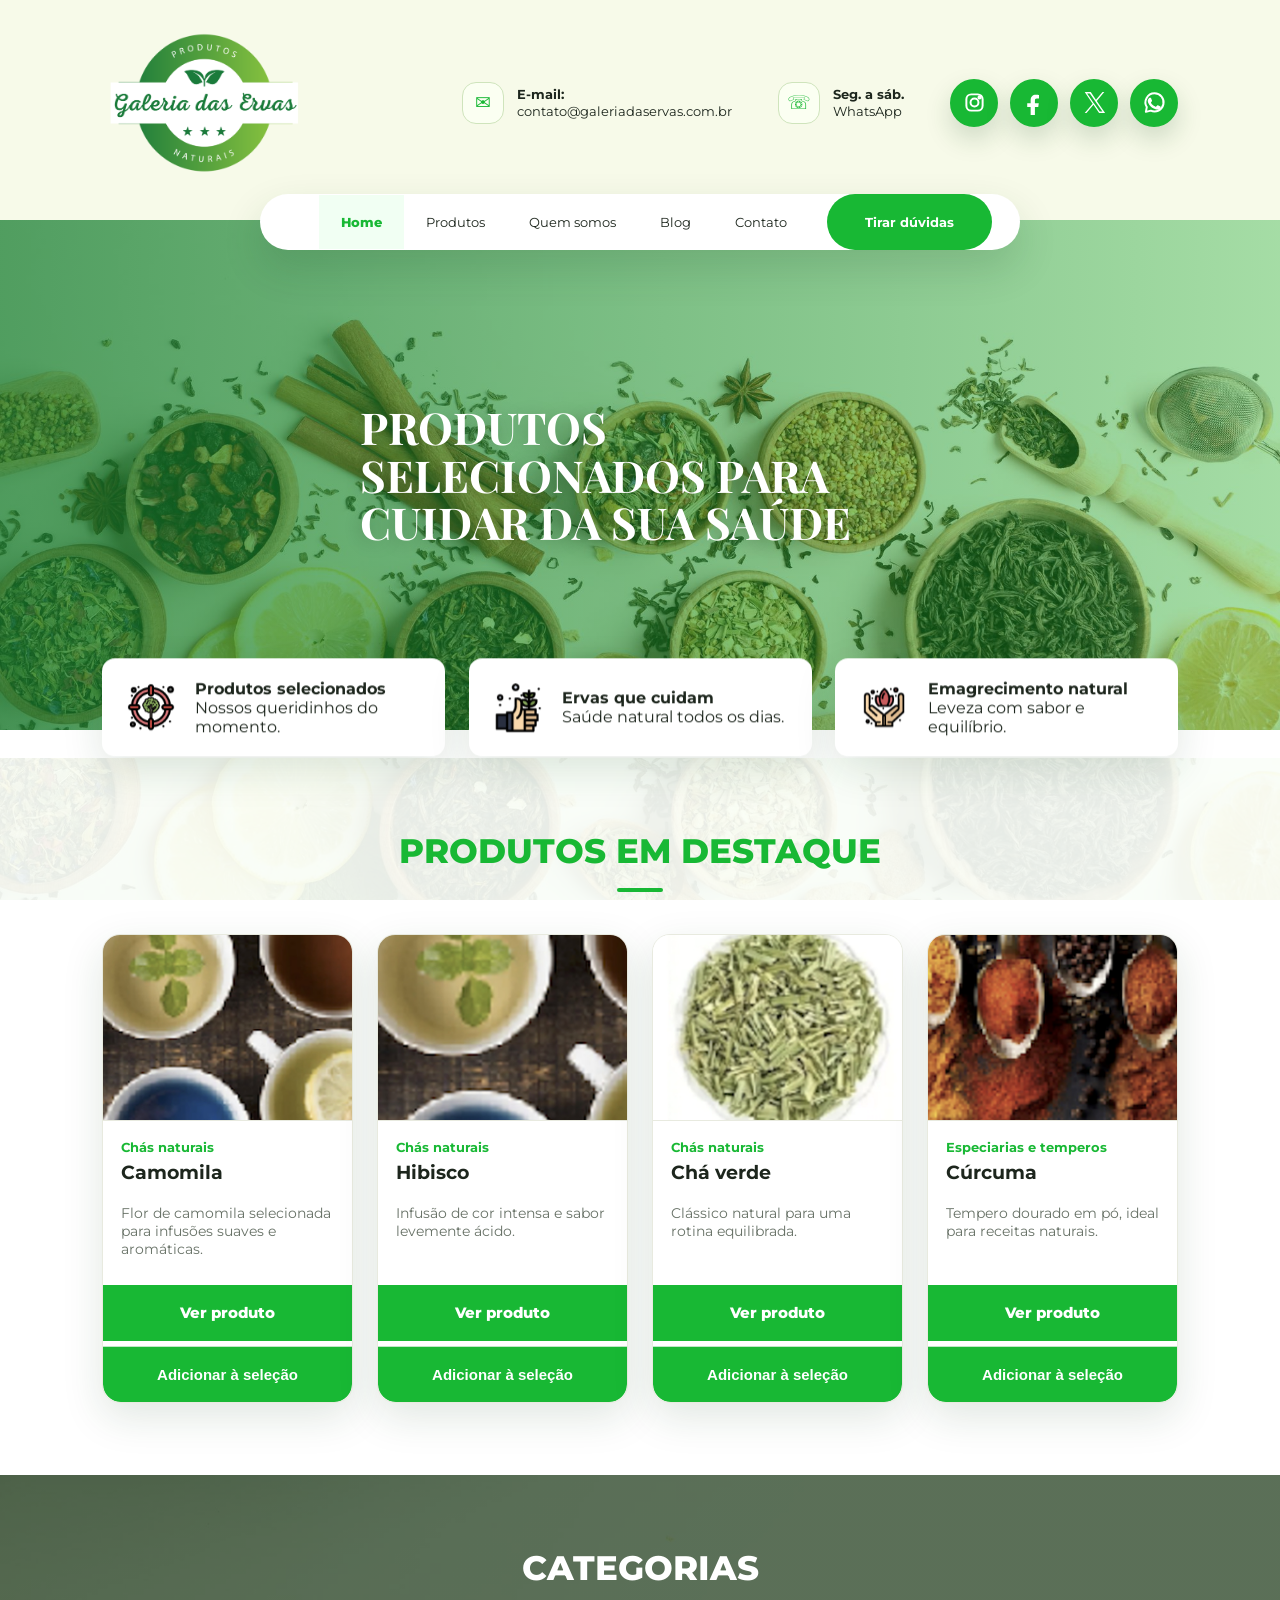
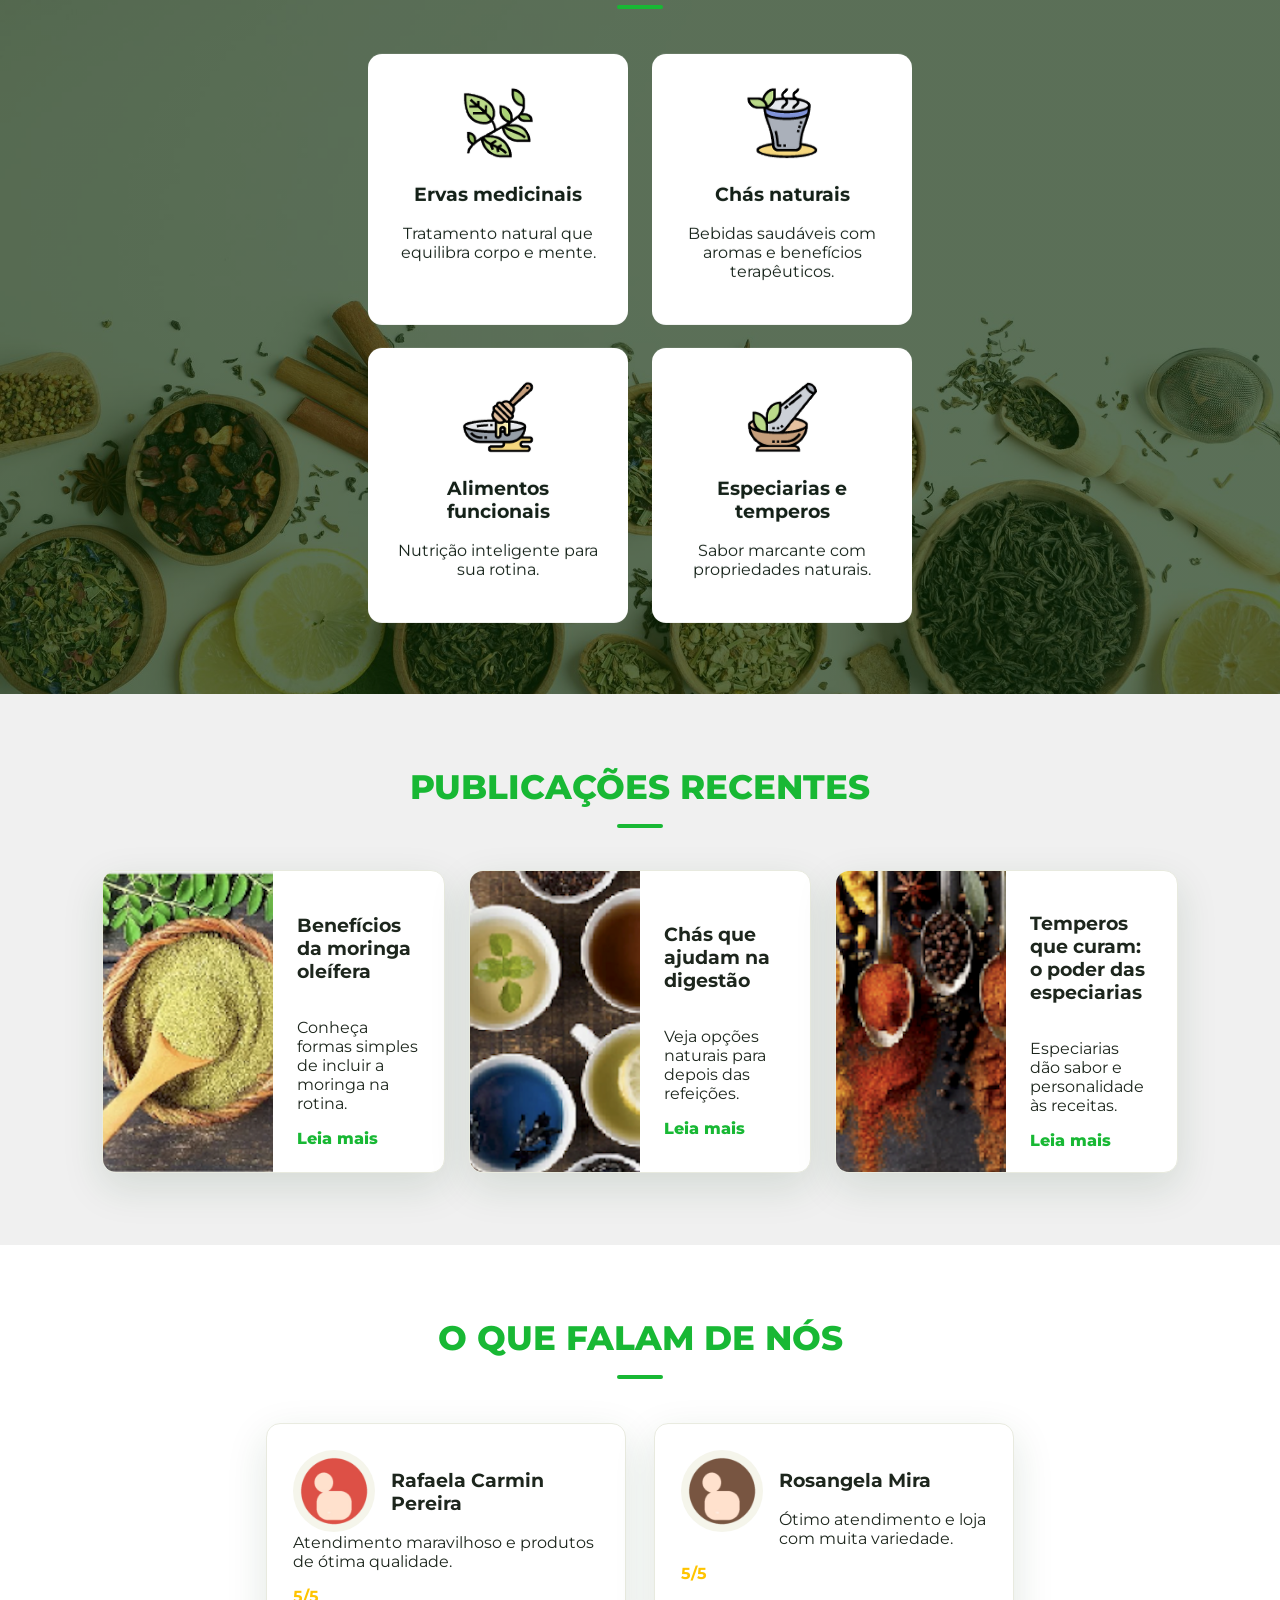
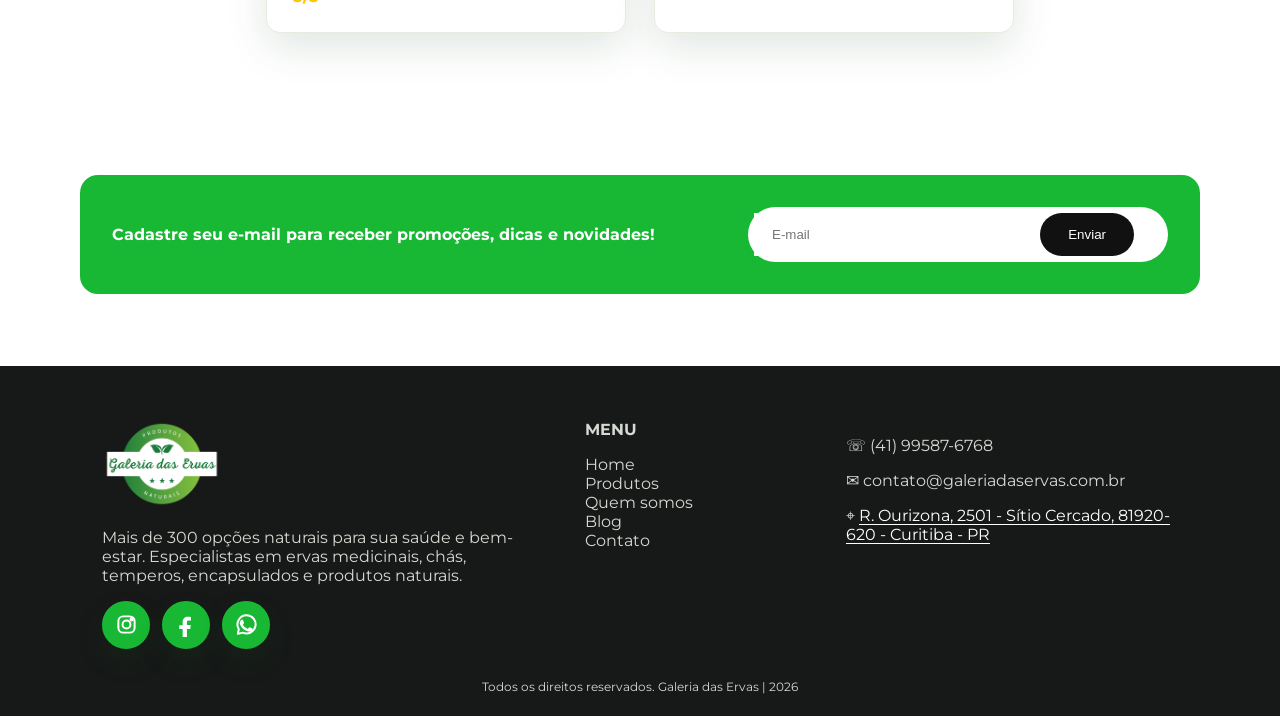
==== index.html @ b91cdd6b "Ajusta transicao do hero e cache do site" ====
<!doctype html><html lang="pt-BR"><head><meta charset="utf-8"><meta name="viewport" content="width=device-width,initial-scale=1"><title>Galeria das Ervas | Produtos naturais</title><meta name="description" content="Produtos naturais, ervas medicinais, chás e alimentos funcionais em Curitiba."><link rel="stylesheet" href="assets/css/style.css?v=20260711-1"></head><body data-page="home"><header class="site-header">
 <div class="top"><div class="container top-inner"><div class="mobile-head"><a href="index.html"><img class="logo js-logo" src="assets/img/site/logo.png" alt="Galeria das Ervas"></a><button class="menu-toggle" type="button" aria-label="Abrir menu" aria-expanded="false"><span></span><span></span><span></span></button></div><a class="desktop-logo" href="index.html"><img class="logo js-logo" src="assets/img/site/logo.png" alt="Galeria das Ervas"></a><div class="quick"><div class="quick-left"><div class="quick-item"><span class="quick-icon">✉</span><p><b>E-mail:</b><br><a class="js-email" href="#">contato@galeriadaservas.com.br</a></p></div><div class="quick-item"><span class="quick-icon">☏</span><p><b>Seg. a sáb.</b><br><a class="js-whats" target="_blank">WhatsApp</a></p></div></div><div class="social"><a class="js-instagram setting-instagram" target="_blank" title="Instagram">IG</a><a class="js-facebook setting-facebook" target="_blank" title="Facebook">FB</a><a class="js-x-twitter setting-x-twitter" target="_blank" title="X">X</a><a class="js-whats setting-whatsapp" target="_blank" title="WhatsApp">WA</a></div></div></div></div>
 <div class="nav-wrap"><nav class="nav"><a href="index.html">Home</a><a href="produtos.html">Produtos</a><a href="sobre.html">Quem somos</a><a href="blog.html">Blog</a><a href="contato.html">Contato</a><a class="cta js-whats" target="_blank">Tirar dúvidas</a></nav></div>
</header>
<section class="hero"><div class="container"><h1>Produtos selecionados para cuidar da sua saúde</h1></div></section>
<div class="container feature-strip">
  <div class="mini"><img class="mini-icon" src="assets/img/icones/produtos-selecionados.png" alt=""><p><b>Produtos selecionados</b>Nossos queridinhos do momento.</p></div>
  <div class="mini"><img class="mini-icon" src="assets/img/icones/ervas-que-cuidam.png" alt=""><p><b>Ervas que cuidam</b>Saúde natural todos os dias.</p></div>
  <div class="mini"><img class="mini-icon" src="assets/img/icones/emagrecimento-natural.png" alt=""><p><b>Emagrecimento natural</b>Leveza com sabor e equilíbrio.</p></div>
</div>
<section class="section pattern"><div class="container"><div class="title"><h2>Produtos em destaque</h2></div><div id="featured" class="grid"></div></div></section>
<section class="section darkband"><div class="container"><div class="title"><h2 style="color:#fff">Categorias</h2></div><div id="categories" class="categories"></div></div></section>
<section class="section" style="background:#f0f0f0"><div class="container"><div class="title"><h2>Publicações recentes</h2></div><div id="posts" class="grid3"></div></div></section>
<section class="section pattern"><div class="container"><div class="title"><h2>O que falam de nós</h2></div><div id="testimonials" class="grid3"></div></div></section><section class="section"><div class="container newsletter"><b>Cadastre seu e-mail para receber promoções, dicas e novidades!</b><form><input type="email" placeholder="E-mail"><button type="button">Enviar</button></form></div></section>
<footer class="footer"><div class="container footer-grid"><div><img class="js-logo" src="assets/img/site/logo.png" alt="Galeria das Ervas"><p>Mais de 300 opções naturais para sua saúde e bem-estar. Especialistas em ervas medicinais, chás, temperos, encapsulados e produtos naturais.</p><div class="footer-social"><a class="js-instagram setting-instagram" target="_blank" title="Instagram">IG</a><a class="js-facebook setting-facebook" target="_blank" title="Facebook">FB</a><a class="js-whats setting-whatsapp" target="_blank" title="WhatsApp">WA</a></div></div><div><b>MENU</b><p><a href="index.html">Home</a><br><a href="produtos.html">Produtos</a><br><a href="sobre.html">Quem somos</a><br><a href="blog.html">Blog</a><br><a href="contato.html">Contato</a></p></div><div class="footer-contact"><p>☏ <a class="js-whats" target="_blank">(41) 99587-6768</a></p><p>✉ <a class="js-email"></a></p><p>⌖ <a class="js-maps map-link" target="_blank"><span class="js-endereco"></span></a></p></div></div><div class="container" style="text-align:center;margin-top:30px;font-size:12px">Todos os direitos reservados. Galeria das Ervas | 2026</div></footer><script src="assets/js/config.js?v=20260711-1"></script><script src="assets/js/fallback-data.js?v=20260711-1"></script><script src="assets/js/site.js?v=20260711-1"></script></body></html>
---- assets/css/style.css ----
@import url('https://fonts.googleapis.com/css2?family=Montserrat:wght@400;600;700;800&family=Playfair+Display:wght@700&display=swap');
:root{--green:#18b834;--dark:#102c1a;--soft:#f7fae9;--muted:#687267;--line:#e8eadf;--shadow:0 14px 40px rgba(20,70,30,.13)}*{box-sizing:border-box}body{margin:0;font-family:Montserrat,Arial,sans-serif;color:#1d261d;background:#fff}a{text-decoration:none;color:inherit}.container{max-width:1120px;margin:auto;padding:0 22px}.top{background:var(--soft);padding:28px 0 42px}.top-inner{display:flex;align-items:center;justify-content:space-between;gap:34px}.logo{width:205px;display:block}.quick{display:flex;gap:46px;align-items:center;font-size:13px}.quick .quick-item{position:relative;display:flex;align-items:center;gap:13px;background:transparent;border-radius:22px;overflow:visible}.quick .quick-icon{position:relative;z-index:1;flex:0 0 auto;width:42px;height:42px;border:1px solid #cfe4bc;border-radius:14px;display:grid;place-items:center;color:var(--green);font-size:19px;background:#fbfff2}.quick p{position:relative;z-index:2;margin:0;line-height:1.3}.social{display:flex!important;gap:9px;align-items:center}.social a{width:22px;height:22px;border-radius:6px;display:grid;place-items:center;background:#fff;color:var(--green);font-size:11px;font-weight:800;box-shadow:0 4px 12px rgba(20,70,30,.08);margin:0}.nav-wrap{height:0;position:relative;z-index:5}.nav{max-width:760px;margin:auto;transform:translateY(-26px);background:#fff;border-radius:999px;box-shadow:0 18px 40px rgba(20,70,30,.16);display:flex;justify-content:center;align-items:center;padding:0 0 0 30px;overflow:hidden}.nav a{font-size:13px;padding:19px 22px;transition:.2s}.nav a:hover{color:var(--green)}.nav .cta{background:var(--green);color:#fff!important;padding:20px 38px;border-radius:999px;font-weight:700;margin-left:18px}.hero{min-height:510px;background-size:cover;background-position:center bottom;display:flex;align-items:center;color:white}.hero h1{font-family:'Playfair Display',serif;font-size:44px;line-height:1.08;max-width:560px;text-transform:uppercase;text-shadow:0 3px 18px rgba(0,0,0,.22)}.feature-strip{margin-top:-42px;position:relative;z-index:2;display:grid;grid-template-columns:repeat(3,1fr);gap:24px}.mini{background:#fff;border-radius:13px;box-shadow:var(--shadow);padding:20px;display:flex;gap:15px;align-items:center;overflow:hidden;position:relative}.mini span{position:relative;z-index:1;flex:0 0 auto}.mini p{position:relative;z-index:2;margin:0}.mini b{display:block}.section{padding:72px 0}.pattern{background:#fff url('../img/site/hero-ervas.png') center/cover fixed;position:relative}.pattern:before{content:"";position:absolute;inset:0;background:rgba(255,255,255,.9)}.pattern>*{position:relative}.title{text-align:center;margin-bottom:42px}.title h2{color:var(--green);font-size:34px;margin:0;text-transform:uppercase;font-weight:800}.title:after{content:'';display:block;background:var(--green);width:46px;height:4px;line-height:0;border-radius:999px;margin:16px auto 0}.grid{display:grid;grid-template-columns:repeat(4,1fr);gap:24px}.grid3{display:grid;grid-template-columns:repeat(3,1fr);gap:24px}.card{background:#fff;border:1px solid var(--line);border-radius:14px;box-shadow:var(--shadow);overflow:hidden}.product-card{display:flex;flex-direction:column}.product-card img{height:210px;width:100%;object-fit:contain;background:#fff;padding:14px}.product-card div{padding:18px;min-height:130px}.product-card small{color:var(--green);font-weight:700}.product-card h3{margin:6px 0}.product-card p{color:var(--muted);font-size:14px}.btn{display:inline-block;background:var(--green);color:#fff;border:0;border-radius:30px;padding:14px 24px;font-weight:800;cursor:pointer}.btn.small{border-radius:0;text-align:center}.darkband{background:linear-gradient(rgba(0,0,0,.58),rgba(0,0,0,.58)),url('https://images.unsplash.com/photo-1596040033229-a9821ebd058d?auto=format&fit=crop&w=1600&q=70') center/cover;color:#fff}.categories{display:grid;grid-template-columns:repeat(2,260px);gap:24px;justify-content:center}.category{background:#fff;color:#142118;border-radius:14px;padding:28px;text-align:center}.category span{font-size:40px}.post-card{display:grid;grid-template-columns:150px 1fr}.post-card img{width:150px;height:150px;object-fit:cover}.post-card div{padding:18px}.post-card a{color:var(--green);font-weight:800}.testimonial{padding:26px}.testimonial img{width:82px;height:82px;object-fit:cover;border-radius:50%;float:left;margin-right:16px}.testimonial strong{color:#ffc400}.newsletter{background:var(--green);border-radius:18px;padding:32px;color:#fff;display:flex;justify-content:space-between;gap:24px;align-items:center}.newsletter form{background:#fff;border-radius:40px;padding:6px;display:flex;min-width:420px}.newsletter input{border:0;outline:0;flex:1;padding:0 18px}.newsletter button{background:#111;color:#fff;border:0;border-radius:28px;padding:14px 28px}.footer{background:#171918;color:#d4d9d2;padding:54px 0 22px}.footer-grid{display:grid;grid-template-columns:2fr 1fr 1.5fr;gap:40px}.footer img{width:120px}.page-hero{background:var(--soft);padding:78px 0 52px;text-align:center}.page-hero h1{font-size:42px;color:var(--green);margin:0}.filters{text-align:center;margin-bottom:28px}.filters button{border:1px solid var(--line);background:#fff;border-radius:30px;padding:12px 18px;margin:5px;cursor:pointer}.filters .active{background:var(--green);color:#fff}.product-detail{display:grid;grid-template-columns:1fr 1fr;gap:44px;align-items:center}.product-detail img,.article-cover{width:100%;border-radius:18px;box-shadow:var(--shadow)}.pill{display:inline-block;background:#eaffed;color:var(--green);padding:8px 14px;border-radius:20px;font-weight:800}.lead{font-size:19px;color:var(--muted)}.article-body{font-size:18px;line-height:1.75}.contact-grid{display:grid;grid-template-columns:1fr 1fr;gap:30px}.form input,.form textarea{width:100%;padding:15px;border:1px solid var(--line);border-radius:10px;margin-bottom:12px}.admin-body{background:#f4f6f0}.admin{display:grid;grid-template-columns:240px 1fr;min-height:100vh}.admin aside{background:#142118;color:#fff;padding:24px}.admin aside button,.admin aside a{display:block;width:100%;text-align:left;background:transparent;color:#fff;border:0;padding:13px;border-radius:8px;cursor:pointer}.admin aside button.active{background:var(--green)}.admin main{padding:26px}.admin-panel{background:#fff;border-radius:16px;padding:22px;box-shadow:var(--shadow)}.admin-list{display:grid;gap:10px;margin-top:20px}.admin-item{display:flex;justify-content:space-between;align-items:center;border:1px solid var(--line);border-radius:10px;padding:12px}.admin-form{display:grid;grid-template-columns:1fr 1fr;gap:12px}.admin-form textarea,.admin-form .full{grid-column:1/-1}.admin-form input,.admin-form textarea,.admin-form select{padding:12px;border:1px solid var(--line);border-radius:8px}.notice{background:#fff7d7;border:1px solid #f2db8a;padding:14px;border-radius:12px;margin-bottom:16px}@media(max-width:850px){.top-inner,.quick,.newsletter,.footer-grid,.contact-grid,.product-detail{display:block}.quick{margin-top:15px}.nav{border-radius:0;transform:none;max-width:none;overflow:auto;justify-content:flex-start}.nav-wrap{height:auto}.hero{min-height:380px}.hero h1{font-size:32px}.feature-strip,.grid,.grid3,.categories{grid-template-columns:1fr}.newsletter form{min-width:0}.admin{grid-template-columns:1fr}.admin-form{grid-template-columns:1fr}}

@media(max-width:850px){.top{padding:20px 0}.top-inner{text-align:center}.logo{margin:auto;width:180px}.quick .quick-item{justify-content:center;margin:14px 0}.social{justify-content:center!important;margin-top:12px}.nav{margin:0 -22px;box-shadow:none}.nav .cta{white-space:nowrap}.hero{background-position:center bottom}}

/* Ajustes finos solicitados */
.nav a.active,
body[data-page="home"] .nav a[href="index.html"],
body[data-page="produtos"] .nav a[href="produtos.html"],
body[data-page="produto"] .nav a[href="produtos.html"],
body[data-page="sobre"] .nav a[href="sobre.html"],
body[data-page="blog"] .nav a[href="blog.html"],
body[data-page="artigo"] .nav a[href="blog.html"],
body[data-page="contato"] .nav a[href="contato.html"]{color:var(--green);font-weight:800;background:#f1fff3}
.nav a.cta.active{background:var(--green);color:#fff!important}
.post-card{grid-template-columns:170px 1fr;align-items:stretch;min-height:210px}
.post-card img{width:170px;height:100%;min-height:210px;object-fit:cover;display:block}
.post-card div{display:flex;flex-direction:column;justify-content:center;padding:22px 24px}
#testimonials{display:flex;justify-content:center;gap:28px;flex-wrap:wrap}
#testimonials .testimonial{width:min(100%,360px)}
.reveal{opacity:0;transform:translateY(22px);animation:fadeUp .8s ease forwards}.reveal.delay-1{animation-delay:.08s}.reveal.delay-2{animation-delay:.16s}.reveal.delay-3{animation-delay:.24s}.reveal-bounce{opacity:0;transform:scale(.94) translateY(18px);animation:softBounce .85s cubic-bezier(.2,.9,.2,1.15) forwards}.reveal-bounce.delay-1{animation-delay:.08s}.reveal-bounce.delay-2{animation-delay:.16s}.reveal-bounce.delay-3{animation-delay:.24s}
@keyframes fadeUp{to{opacity:1;transform:translateY(0)}}
@keyframes softBounce{65%{opacity:1;transform:scale(1.02) translateY(0)}100%{opacity:1;transform:scale(1) translateY(0)}}
@media(max-width:850px){.post-card{grid-template-columns:120px 1fr;min-height:180px}.post-card img{width:120px;min-height:180px}.post-card div{padding:16px}#testimonials{display:grid;grid-template-columns:1fr}}


/* v4 - refinamentos de padrão dos cards, sobre e animações no scroll */
.card,.category,.mini,.newsletter,.about-card,.about-photo{transition:transform .45s ease, box-shadow .45s ease}
.card:hover,.category:hover,.mini:hover,.about-card:hover{transform:translateY(-5px);box-shadow:0 20px 48px rgba(20,70,30,.17)}
.product-card{height:100%;display:flex;flex-direction:column;border-radius:18px;overflow:hidden}
.product-card div{flex:1;display:flex;flex-direction:column;justify-content:flex-start;min-height:150px}
.product-card .btn.small{display:block;margin-top:auto;width:100%;border-radius:0 0 18px 18px;padding:18px 14px;line-height:1.15;background:#53b947;color:#fff;text-align:center;min-height:58px}
.product-card .btn.small:hover{background:var(--green)}
.grid>.product-card{align-self:stretch}

.about-intro{display:grid;grid-template-columns:1fr 1.1fr;gap:38px;align-items:center}
.about-photo{min-height:390px;border-radius:28px;background:linear-gradient(120deg,rgba(24,184,52,.18),rgba(255,255,255,.45)),url('../img/site/hero-ervas.png') center bottom/cover;box-shadow:var(--shadow);position:relative;overflow:hidden}
.about-photo:after{content:'Produtos naturais selecionados';position:absolute;left:28px;bottom:28px;background:#fff;color:var(--green);font-weight:800;padding:14px 20px;border-radius:999px;box-shadow:var(--shadow)}
.about-stack{display:grid;gap:18px}
.about-card{background:#fff;border:1px solid var(--line);border-radius:22px;padding:26px 28px;box-shadow:var(--shadow);position:relative;overflow:hidden}
.about-card:before{content:'';position:absolute;right:-34px;top:-34px;width:115px;height:115px;border-radius:50%;background:rgba(24,184,52,.08)}
.about-card .about-icon{width:48px;height:48px;border-radius:16px;background:#eaffed;color:var(--green);display:grid;place-items:center;font-size:24px;margin-bottom:12px}
.about-card h2{margin:0 0 8px;color:var(--green);font-size:24px}
.about-card p{margin:0;color:var(--muted);line-height:1.65}
.about-values{margin-top:34px;display:grid;grid-template-columns:repeat(3,1fr);gap:20px}
.about-value{background:#f8fbef;border-radius:18px;padding:22px;text-align:center;border:1px solid var(--line)}
.about-value b{display:block;color:var(--dark);font-size:18px;margin-bottom:8px}

.scroll-reveal{opacity:0;transform:translateY(46px) scale(.985);transition:opacity 1.15s ease, transform 1.15s cubic-bezier(.2,.75,.25,1)}
.scroll-reveal.in-view{opacity:1;transform:translateY(0) scale(1)}
.scroll-reveal.bounce.in-view{animation:scrollSoftBounce 1.25s cubic-bezier(.2,.85,.22,1.08) both}
@keyframes scrollSoftBounce{0%{opacity:0;transform:translateY(52px) scale(.96)}68%{opacity:1;transform:translateY(-7px) scale(1.012)}100%{opacity:1;transform:translateY(0) scale(1)}}
.float-on-scroll{will-change:transform;transition:transform .18s linear}
.reveal,.reveal-bounce{animation:none!important;opacity:1;transform:none}

@media(max-width:850px){.about-intro,.about-values{grid-template-columns:1fr}.about-photo{min-height:290px}.product-card .btn.small{min-height:54px}.about-card{padding:22px}}

/* v5 - animações suaves, sem travar grids, e imagens padronizadas */
.product-card img{
  width:100%;
  aspect-ratio:16/9;
  height:auto;
  object-fit:cover;
  object-position:center;
  background:#fff;
  padding:0;
  display:block;
}
.product-card{min-height:100%;transform:none!important;}
.product-card:hover{transform:none!important;box-shadow:0 18px 46px rgba(20,70,30,.14)}
.product-card div{min-height:170px;}
.product-card .btn.small{background:var(--green);min-height:64px;display:flex;align-items:center;justify-content:center;}
.product-fade{opacity:0;transform:none!important;transition:opacity 1.05s ease, box-shadow .35s ease!important;}
.product-fade.in-view{opacity:1;transform:none!important;}
.group-rise{opacity:0;transform:translateY(34px);transition:opacity 1.05s ease, transform 1.05s cubic-bezier(.2,.75,.25,1)!important;}
.group-rise.in-view{opacity:1;transform:translateY(var(--float-y,0));}
.scroll-reveal{opacity:0;transform:translateY(38px);transition:opacity 1.25s ease, transform 1.25s cubic-bezier(.2,.75,.25,1)!important;}
.scroll-reveal.in-view{opacity:1;transform:translateY(var(--float-y,0));}
.scroll-reveal.bounce.in-view{animation:none!important;}
.mini,.category,.about-photo,.about-card,.testimonial{will-change:transform;}
.categories .category,.feature-strip .mini{transition-delay:0ms!important;}
@media(max-width:850px){.product-card img{aspect-ratio:16/9}.product-card div{min-height:auto}}

/* Correção v6: imagens locais e padronizadas */
.product-card img{width:100%;aspect-ratio:16/9;height:auto;object-fit:cover;display:block;background:#f7f9f2;}
.post-card img{height:100%;min-height:220px;object-fit:cover;background:#f7f9f2;}
.product-detail img,.article-cover{object-fit:cover;background:#f7f9f2;}

/* v7 - ajustes finais: imagens reais/representativas, fade lento e lista de interesse */
.product-image-link{display:block;overflow:hidden;background:#f7f9f2}
.product-card img{width:100%!important;aspect-ratio:16/9!important;height:auto!important;object-fit:cover!important;display:block;background:#f7f9f2;padding:0!important;transition:transform .7s ease}
.product-card:hover img{transform:scale(1.035)}
.product-card div{min-height:160px}
.product-actions{display:grid!important;grid-template-columns:1fr;gap:0;padding:0!important;min-height:unset!important;margin-top:auto}
.product-card .btn.small,.product-actions .btn.small{width:100%;border-radius:0;padding:16px 14px;min-height:56px;display:flex;align-items:center;justify-content:center;font-size:15px}
.btn.outline{background:#f1faef;color:var(--green);border:1px solid #bde8c4}
.btn.outline:hover,.btn.outline.added{background:#e6f7e9;color:#0e9729}
.product-actions .btn.outline{border-radius:0 0 18px 18px;border-left:0;border-right:0;border-bottom:0}
.product-fade{opacity:0!important;transform:none!important;transition:opacity 2.35s ease, box-shadow .45s ease!important}
.product-fade.in-view{opacity:1!important;transform:none!important}
.group-rise{opacity:0;transform:translateY(26px);transition:opacity 1.6s ease, transform 1.6s cubic-bezier(.2,.75,.25,1)!important}
.group-rise.in-view{opacity:1;transform:translateY(var(--float-y,0))}
.scroll-reveal{transition:opacity 1.7s ease, transform 1.7s cubic-bezier(.2,.75,.25,1)!important}
.detail-actions{display:flex;gap:12px;flex-wrap:wrap;margin-top:22px}
.interest-box{position:fixed;right:22px;bottom:22px;z-index:80;max-width:360px;font-family:Montserrat,Arial,sans-serif;display:none}
.interest-box.open{display:block}.interest-toggle{width:100%;border:0;background:var(--green);color:#fff;border-radius:999px;padding:14px 20px;font-weight:800;box-shadow:0 16px 42px rgba(20,70,30,.24);cursor:pointer}.interest-toggle strong{display:inline-grid;place-items:center;margin-left:8px;background:#fff;color:var(--green);width:25px;height:25px;border-radius:50%}.interest-panel{display:none;margin-top:10px;background:#fff;border:1px solid var(--line);border-radius:18px;box-shadow:var(--shadow);padding:16px}.interest-box.expanded .interest-panel{display:block}.interest-note{font-size:12px;color:var(--muted);margin:0 0 12px}.interest-panel ul{padding:0;margin:0 0 14px;list-style:none;display:grid;gap:8px}.interest-panel li{display:flex;justify-content:space-between;gap:12px;align-items:center;background:#f7fae9;border-radius:10px;padding:9px 10px;font-weight:700}.interest-panel li button{border:0;background:#fff;color:#d33;border-radius:50%;width:24px;height:24px;cursor:pointer;font-weight:900}.interest-panel .btn{display:block;text-align:center;border-radius:30px}
@media(max-width:850px){.interest-box{left:14px;right:14px;bottom:14px;max-width:none}.detail-actions{display:grid}.product-card div{min-height:auto}}


/* v8 - fotos reais, ícones originais do layout e fade mais perceptível */
.mini span{display:none}
.mini-icon{width:58px;height:58px;object-fit:contain;flex:0 0 auto;display:block}
.category span{display:none}
.category-icon{width:82px;height:82px;object-fit:contain;margin:0 auto 10px;display:block}
.darkband{background:linear-gradient(rgba(0,0,0,.55),rgba(0,0,0,.55)),url('../img/site/fundo-ervas-real.png') center/cover;color:#fff}
.product-card img{aspect-ratio:16/10!important;object-fit:cover!important;background:#f6f8ef!important}
.product-card:hover img{transform:scale(1.025)}
.product-fade{opacity:0!important;transition:opacity 3.4s ease, box-shadow .45s ease!important}
.product-fade.in-view{opacity:1!important}
.group-rise{transition:opacity 1.9s ease, transform 1.9s cubic-bezier(.2,.75,.25,1)!important}
.post-card img{object-fit:cover!important}
@media(max-width:850px){.mini-icon{width:50px;height:50px}.category-icon{width:70px;height:70px}}

/* v9 - refinamento de imagens, produtos e artigo */
.product-image-link{display:block;aspect-ratio:4/3;overflow:hidden;background:#f7f9f2;border-bottom:1px solid var(--line)}
.product-card img{width:100%!important;height:100%!important;min-height:0!important;object-fit:cover!important;padding:0!important;background:#f7f9f2;display:block;image-rendering:auto;transform:scale(1.01);transition:transform .9s ease, filter .9s ease;filter:saturate(1.04) contrast(1.02)}
.product-card:hover img{transform:scale(1.045)}
.product-card>div:not(.product-actions){min-height:155px}
.product-detail>img{max-height:430px;object-fit:cover;object-position:center;border-radius:24px}
.article-shell{max-width:900px;margin:0 auto}
.article-cover{display:block;width:100%;height:320px!important;max-height:320px!important;object-fit:cover!important;object-position:center;border-radius:24px;margin-bottom:34px;box-shadow:var(--shadow)}
.article-body{max-width:820px;margin:0 auto;color:#263326}
.article-body p{margin:0 0 22px}.article-body h2{margin:38px 0 14px;color:var(--green);font-size:28px;line-height:1.2}.article-body ul{padding-left:22px;margin:0 0 24px}.article-body li{margin:9px 0;line-height:1.65}.article-body .article-callout{background:#f3faed;border-left:5px solid var(--green);border-radius:14px;padding:20px 22px;margin:30px 0;color:#24402a;font-weight:600}.article-body .article-note{font-size:15px;color:var(--muted);border-top:1px solid var(--line);padding-top:18px;margin-top:34px}
@media(max-width:850px){.article-cover{height:220px!important;max-height:220px!important;border-radius:18px}.article-body h2{font-size:24px}.product-card>div:not(.product-actions){min-height:auto}}
#article{max-width:960px}
#article h1{font-size:42px;line-height:1.12;color:var(--dark);margin:0 0 14px;text-align:left}
#article .lead{max-width:720px;margin-bottom:30px}

/* v10 - cabeçalho mobile refinado com menu sanduíche */
.mobile-head{display:none}
.desktop-logo{display:block;flex:0 0 auto}
.quick-left{display:flex;gap:46px;align-items:center}
.menu-toggle{display:none;border:0;background:var(--green);width:48px;height:48px;border-radius:14px;box-shadow:0 12px 28px rgba(20,70,30,.18);align-items:center;justify-content:center;flex-direction:column;gap:5px;cursor:pointer}
.menu-toggle span{display:block;width:22px;height:2px;background:#fff;border-radius:4px;transition:transform .25s ease,opacity .25s ease}
.menu-toggle.is-open span:nth-child(1){transform:translateY(7px) rotate(45deg)}
.menu-toggle.is-open span:nth-child(2){opacity:0}
.menu-toggle.is-open span:nth-child(3){transform:translateY(-7px) rotate(-45deg)}

@media(max-width:850px){
  .site-header .top{padding:16px 0 18px}
  .site-header .top-inner{display:block;text-align:initial}
  .desktop-logo{display:none}
  .mobile-head{display:flex;align-items:center;justify-content:space-between;gap:16px;margin-bottom:14px}
  .mobile-head .logo{width:150px;margin:0}
  .menu-toggle{display:flex}
  .quick{display:grid!important;grid-template-columns:1fr auto;align-items:start;gap:14px;margin-top:0;font-size:12px}
  .quick-left{display:grid;gap:9px;align-items:start}
  .quick .quick-item{justify-content:flex-start;margin:0;gap:9px;min-width:0}
  .quick .quick-icon{width:34px;height:34px;border-radius:12px;font-size:15px}
  .quick p{font-size:11.5px;line-height:1.25;word-break:break-word}
  .social{display:grid!important;grid-template-columns:1fr;gap:7px;justify-content:end!important;align-items:end;margin:0!important}
  .social a{width:30px;height:30px;border-radius:9px;font-size:10px}
  .nav-wrap{height:auto;position:relative;z-index:10;background:var(--soft)}
  .nav{display:none;margin:0 18px 14px;transform:none;max-width:none;border-radius:22px;padding:10px;background:#fff;box-shadow:0 18px 38px rgba(20,70,30,.14);overflow:hidden;flex-direction:column;align-items:stretch;justify-content:flex-start}
  body.menu-open .nav{display:flex;animation:mobileMenuIn .28s ease both}
  .nav a{display:block;width:100%;padding:14px 16px;border-radius:14px;font-size:14px;text-align:left}
  .nav a.active,
  body[data-page="home"] .nav a[href="index.html"],
  body[data-page="produtos"] .nav a[href="produtos.html"],
  body[data-page="produto"] .nav a[href="produtos.html"],
  body[data-page="sobre"] .nav a[href="sobre.html"],
  body[data-page="blog"] .nav a[href="blog.html"],
  body[data-page="artigo"] .nav a[href="blog.html"],
  body[data-page="contato"] .nav a[href="contato.html"]{background:#effdf1}
  .nav .cta{margin:8px 0 0;padding:15px 18px;text-align:center;border-radius:18px;background:var(--green);color:#fff!important}
  .hero{margin-top:0}
}
@keyframes mobileMenuIn{from{opacity:0;transform:translateY(-8px)}to{opacity:1;transform:translateY(0)}}


/* v11 - mobile compacto: somente logo + menu no topo */
.mobile-menu-info{display:none}
@media(max-width:850px){
  .site-header .top{padding:10px 0;background:var(--soft)}
  .site-header .top-inner{display:block;text-align:initial}
  .mobile-head{display:flex!important;justify-content:flex-start;align-items:center;gap:18px;margin:0 auto;min-height:76px;width:max-content;max-width:100%}
  .mobile-head .logo{width:200px;margin:0}
  .menu-toggle{display:flex;width:58px;height:58px;border-radius:18px}
  .desktop-logo{display:none!important}
  .quick{display:none!important}
  .nav-wrap{background:var(--soft);height:auto;position:relative;z-index:50}
  .nav{display:none;margin:0 14px 14px;transform:none;max-width:none;border-radius:22px;padding:12px;background:#fff;box-shadow:0 18px 38px rgba(20,70,30,.14);overflow:hidden;flex-direction:column;align-items:stretch;justify-content:flex-start}
  body.menu-open .nav{display:flex;animation:mobileMenuIn .28s ease both}
  .nav a{display:block;width:100%;padding:14px 16px;border-radius:14px;font-size:14px;text-align:left}
  .nav a.active,
  body[data-page="home"] .nav a[href="index.html"],
  body[data-page="produtos"] .nav a[href="produtos.html"],
  body[data-page="produto"] .nav a[href="produtos.html"],
  body[data-page="sobre"] .nav a[href="sobre.html"],
  body[data-page="blog"] .nav a[href="blog.html"],
  body[data-page="artigo"] .nav a[href="blog.html"],
  body[data-page="contato"] .nav a[href="contato.html"]{background:#effdf1;color:var(--green);font-weight:800}
  .nav .cta{display:none!important}
  .mobile-menu-info{display:grid;gap:8px;border-top:1px solid var(--line);margin-top:10px;padding:12px 4px 4px;color:var(--muted);font-size:13px}
  .mobile-menu-info a,.mobile-menu-info span{display:block;padding:10px 12px;border-radius:12px;background:#f8fbf1;color:#32402f;font-weight:600}
  .mobile-menu-info .mobile-wa{background:var(--green);color:#fff!important;text-align:center;font-weight:800}
  .hero{margin-top:0}
}

/* v12 - ajustes mobile, newsletter, produtos e contato */
.footer-social{display:flex;gap:10px;align-items:center;margin-top:14px;flex-wrap:wrap}
.footer-social a{width:36px;height:36px;border-radius:50%;display:grid;place-items:center;background:#fff;color:var(--green);font-weight:900;font-size:13px;box-shadow:0 8px 22px rgba(0,0,0,.12)}
.footer-contact a.map-link{color:#fff;text-decoration:underline;text-underline-offset:3px}
.contact-actions{display:grid;gap:14px;margin-top:24px;max-width:520px}
.contact-actions .btn{display:block;text-align:center;border-radius:18px;padding:16px 20px}
.contact-info-card{background:#fff;border:1px solid var(--line);border-radius:20px;box-shadow:var(--shadow);padding:28px}
.contact-info-card p{font-size:17px;color:var(--muted);line-height:1.55}
.contact-map-preview{min-height:280px;border-radius:20px;position:relative;overflow:hidden;display:grid;place-items:center;color:#fff;text-align:center;padding:28px;box-shadow:var(--shadow);background:#eaf4e5}
.contact-map-preview iframe{position:absolute;inset:0;width:100%;height:100%;border:0;filter:saturate(.9) contrast(.98)}
.contact-map-preview:before{content:"";position:absolute;inset:0;background:linear-gradient(90deg,rgba(20,130,43,.84),rgba(20,130,43,.38));z-index:1;pointer-events:none}
.contact-map-preview>div{position:relative;z-index:2;max-width:470px;text-shadow:0 2px 16px rgba(0,0,0,.18)}
.contact-map-preview h3{font-size:28px;margin:0 0 8px}.contact-map-preview p{max-width:430px;margin:0 auto 18px}
.newsletter-msg{grid-column:1/-1;margin:4px 14px 0;color:#fff;font-size:13px;font-weight:800}.newsletter-msg.error{color:#ffe0d9}.newsletter button:disabled{opacity:.7;cursor:wait}
@media(max-width:850px){
  .newsletter{display:block!important;padding:26px 20px;border-radius:24px;text-align:left;overflow:hidden}
  .newsletter b{display:block;font-size:22px;line-height:1.15;margin-bottom:18px}
  .newsletter form{display:grid!important;grid-template-columns:1fr;gap:10px;min-width:0!important;background:transparent!important;padding:0!important;border-radius:0!important}
  .newsletter input{height:54px;border-radius:999px;background:#fff;padding:0 20px;font-size:16px;width:100%}
  .newsletter button{height:54px;border-radius:999px;width:100%;font-size:16px}
  .footer-grid{display:grid!important;grid-template-columns:1fr;gap:26px;text-align:center}
  .footer img{margin:auto}.footer-social{justify-content:center}.footer-contact p{margin:10px 0}
  .grid{grid-template-columns:repeat(2,minmax(0,1fr))!important;gap:14px!important}
  .grid3{grid-template-columns:1fr!important}
  .product-card{border-radius:18px}.product-image-link{aspect-ratio:1/1}
  .product-card>div:not(.product-actions){padding:12px!important;min-height:148px!important}
  .product-card small{font-size:11px;line-height:1.2}.product-card h3{font-size:18px;line-height:1.1;margin:6px 0 8px}.product-card p{font-size:12.5px;line-height:1.28;margin:0}
  .product-card .btn.small,.product-actions .btn.small{font-size:12px;line-height:1.1;min-height:48px;padding:12px 8px}
  .contact-grid{display:grid!important;grid-template-columns:1fr!important}.contact-info-card{padding:22px}.contact-map-preview{min-height:230px}
}
@media(max-width:360px){.grid{grid-template-columns:1fr!important}.product-image-link{aspect-ratio:4/3}.product-card>div:not(.product-actions){min-height:auto!important}}

/* v13 - remove marcadores decorativos com estrela */
.title:after{content:""!important;display:block!important;width:46px!important;height:4px!important;line-height:0!important;border-radius:999px!important;margin:16px auto 0!important;background:var(--green)!important;color:transparent!important}

/* v14 - mapa interativo direto do Google Maps */
.contact-map-preview{min-height:420px;padding:0;background:#eaf4e5;display:block}
.contact-map-preview:before{display:none}
.contact-map-preview iframe{position:absolute;inset:0;width:100%;height:100%;border:0;filter:none;z-index:1}
@media(max-width:850px){.contact-map-preview{min-height:320px}}

/* v15 - aviso de compra via WhatsApp e ícones sociais com cara de marca */
.product-flow-note{
  max-width:760px;
  margin:16px auto 0;
  padding:18px 20px;
  border:1px solid #b9ddb0;
  border-radius:12px;
  background:#fff;
  color:#354432;
  line-height:1.6;
  font-size:15px;
  box-shadow:0 12px 30px rgba(20,70,30,.08);
}
.product-flow-note b{color:var(--green)}
.social a.js-instagram,.social a.js-facebook,.social a.js-whats,.social a.js-x-twitter,
.footer-social a.js-instagram,.footer-social a.js-facebook,.footer-social a.js-whats{
  position:relative;
  overflow:hidden;
  color:transparent!important;
  font-size:0!important;
}
.social a.js-instagram,.footer-social a.js-instagram{background:radial-gradient(circle at 30% 110%,#feda75 0 22%,#fa7e1e 36%,#d62976 58%,#962fbf 78%,#4f5bd5 100%)!important}
.social a.js-facebook,.footer-social a.js-facebook{background:#1877f2!important}
.social a.js-whats,.footer-social a.js-whats{background:#25d366!important}
.social a.js-x-twitter{background:#111!important}
.social a.js-instagram:before,.footer-social a.js-instagram:before{
  content:"";
  width:54%;
  height:54%;
  border:2px solid #fff;
  border-radius:32%;
  position:absolute;
  left:50%;
  top:50%;
  transform:translate(-50%,-50%);
}
.social a.js-instagram:after,.footer-social a.js-instagram:after{
  content:"";
  width:15%;
  height:15%;
  border-radius:50%;
  background:#fff;
  position:absolute;
  right:22%;
  top:22%;
  box-shadow:-9px 9px 0 -5px #fff;
}
.social a.js-facebook:before,.footer-social a.js-facebook:before{
  content:"f";
  color:#fff;
  font-family:Arial,sans-serif;
  font-weight:900;
  font-size:19px;
  line-height:1;
  position:absolute;
  left:50%;
  top:54%;
  transform:translate(-50%,-50%);
}
.social a.js-whats:before,.footer-social a.js-whats:before{
  content:"";
  width:58%;
  height:58%;
  border:2px solid #fff;
  border-radius:50%;
  position:absolute;
  left:50%;
  top:47%;
  transform:translate(-50%,-50%);
  box-shadow:-7px 8px 0 -5px #fff;
}
.social a.js-whats:after,.footer-social a.js-whats:after{
  content:"☎";
  color:#fff;
  font-family:Arial,sans-serif;
  font-size:13px;
  font-weight:900;
  line-height:1;
  position:absolute;
  left:50%;
  top:50%;
  transform:translate(-50%,-50%) rotate(12deg);
}
.social a.js-x-twitter:before{
  content:"X";
  color:#fff;
  font-size:14px;
  font-weight:900;
  position:absolute;
  left:50%;
  top:50%;
  transform:translate(-50%,-50%);
}
@media(max-width:850px){
  .product-flow-note{font-size:14px;padding:14px 15px;border-radius:16px}
  .social a.js-facebook:before,.footer-social a.js-facebook:before{font-size:20px}
}

/* v16 - ícones sociais verdes com SVG limpo */
.social,
.footer-social{
  gap:12px;
}
.social a.js-instagram,
.social a.js-facebook,
.social a.js-whats,
.social a.js-x-twitter,
.footer-social a.js-instagram,
.footer-social a.js-facebook,
.footer-social a.js-whats,
.footer-social a.js-x-twitter{
  width:48px!important;
  height:48px!important;
  border-radius:50%!important;
  display:grid!important;
  place-items:center!important;
  background:var(--green)!important;
  color:#fff!important;
  border:2px solid var(--green)!important;
  box-shadow:0 12px 26px rgba(20,70,30,.18)!important;
  transition:background .2s ease,color .2s ease,transform .2s ease,box-shadow .2s ease!important;
  overflow:hidden!important;
  font-size:0!important;
}
.social a.js-instagram:before,
.social a.js-instagram:after,
.social a.js-facebook:before,
.social a.js-whats:before,
.social a.js-whats:after,
.social a.js-x-twitter:before,
.footer-social a.js-instagram:before,
.footer-social a.js-instagram:after,
.footer-social a.js-facebook:before,
.footer-social a.js-whats:before,
.footer-social a.js-whats:after,
.footer-social a.js-x-twitter:before{
  content:none!important;
}
.social a svg,
.footer-social a svg{
  width:25px;
  height:25px;
  display:block;
}
.social a svg *,
.footer-social a svg *{
  fill:none;
  stroke:currentColor;
  stroke-width:1.9;
  stroke-linecap:round;
  stroke-linejoin:round;
}
.social a.js-facebook svg *,
.social a.js-x-twitter svg *,
.footer-social a.js-facebook svg *,
.footer-social a.js-x-twitter svg *{
  fill:currentColor;
  stroke:none;
}
.social a.js-whats svg .phone,
.footer-social a.js-whats svg .phone{
  fill:currentColor;
  stroke:none;
}
.social a:hover,
.footer-social a:hover{
  background:#fff!important;
  color:var(--green)!important;
  transform:translateY(-2px);
  box-shadow:0 16px 34px rgba(20,70,30,.24)!important;
}
.footer-social a:hover{
  background:#171918!important;
  color:#fff!important;
  border-color:#fff!important;
}
@media(max-width:850px){
  .social a.js-instagram,
  .social a.js-facebook,
  .social a.js-whats,
  .social a.js-x-twitter{
    width:42px!important;
    height:42px!important;
  }
  .social a svg{width:22px;height:22px}
}

/* Hero: a imagem continua por trás da faixa de cards na transição da dobra. */
.hero{position:relative;z-index:1;margin-bottom:78px}
.hero::after{content:"";position:absolute;left:0;right:0;bottom:-78px;height:78px;background-image:inherit;background-size:cover;background-position:center bottom;z-index:-1}
.feature-strip{margin-top:-120px;margin-bottom:42px}

/* Paginação da listagem de produtos. */
.pagination{display:flex;justify-content:center;align-items:center;gap:8px;margin-top:36px;flex-wrap:wrap}
.pagination button{min-width:42px;height:42px;padding:0 12px;border:1px solid var(--line);border-radius:999px;background:#fff;color:var(--dark);font-weight:800;cursor:pointer}
.pagination button:hover,.pagination button.active{background:var(--green);border-color:var(--green);color:#fff}
.pagination button:disabled{opacity:.45;cursor:not-allowed}
.pagination .pagination-info{color:var(--muted);font-size:13px;margin:0 10px}

/* A faixa deve cruzar exatamente a linha entre o hero e a próxima seção. */
.hero{margin-bottom:0}
.hero::after{display:none}
.feature-strip{margin-top:-70px;margin-bottom:0}
@media(max-width:850px){.feature-strip{margin-top:-38px;margin-bottom:0}}
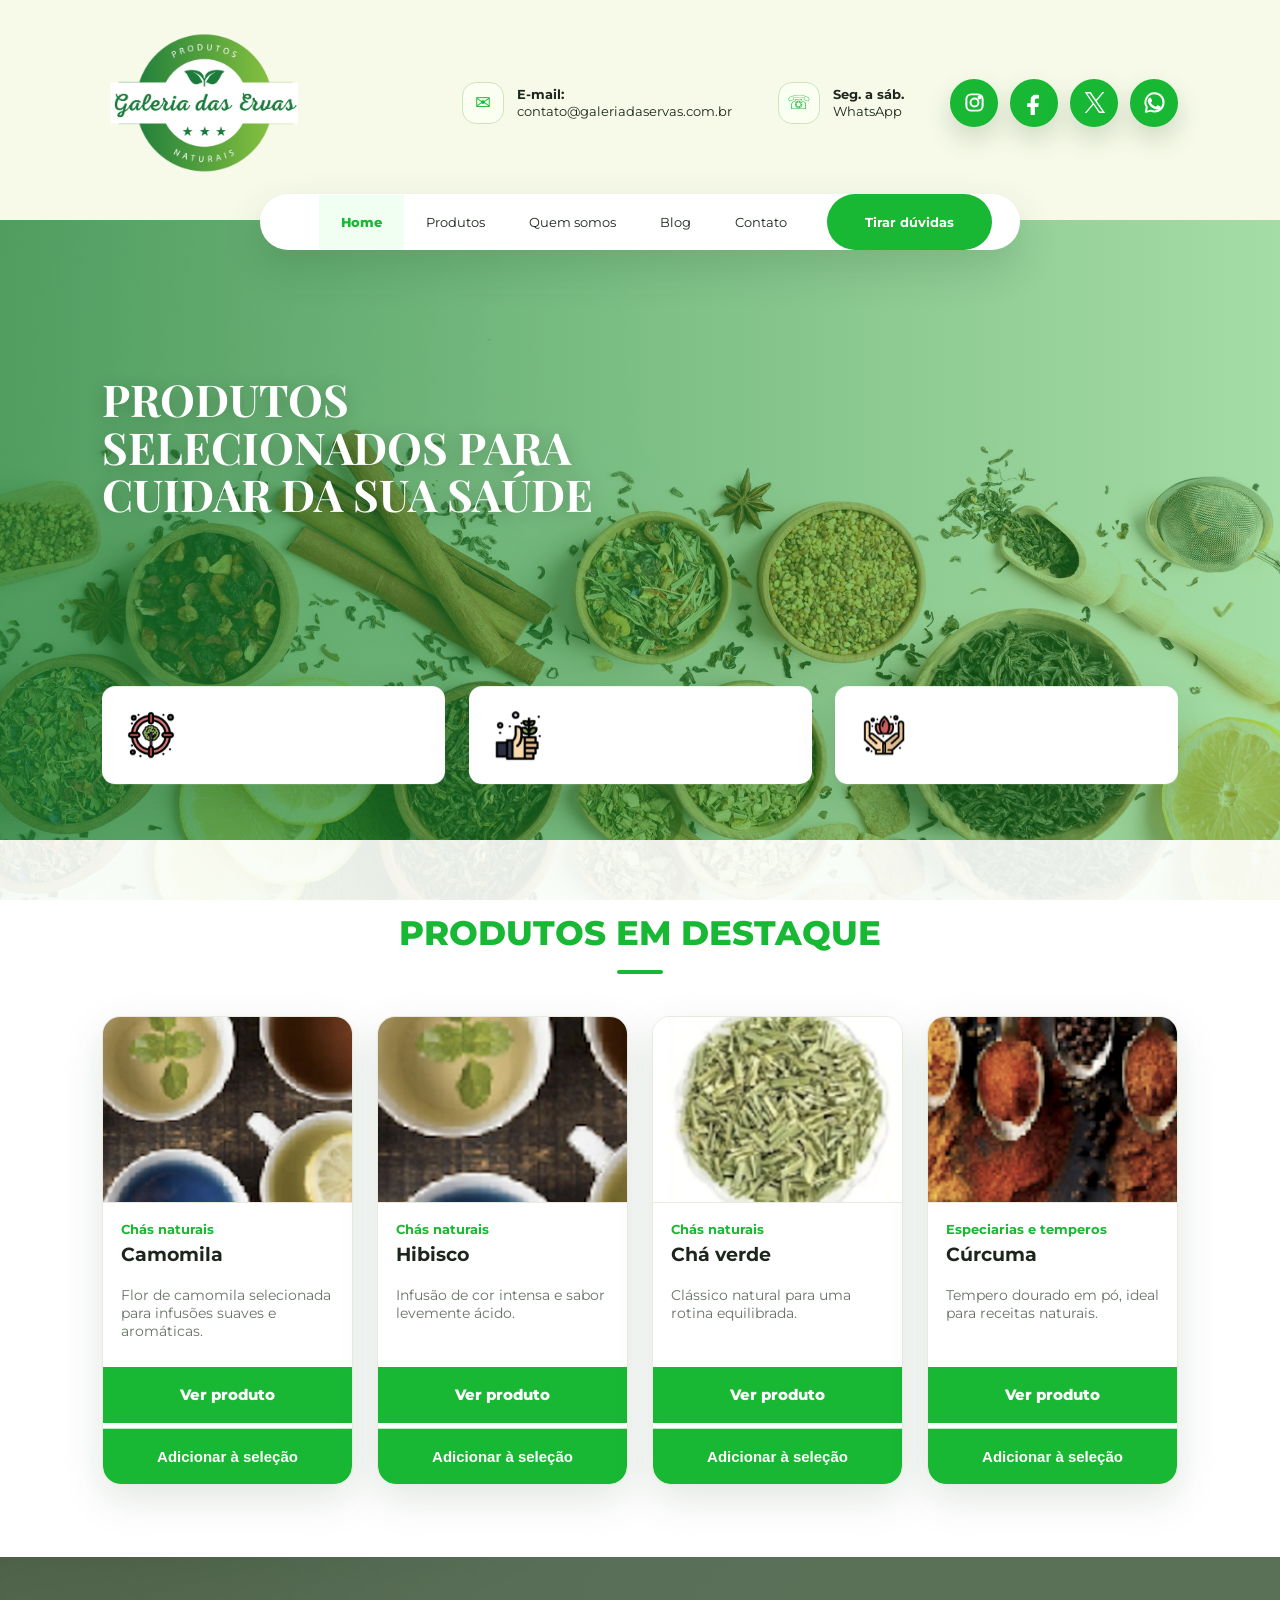
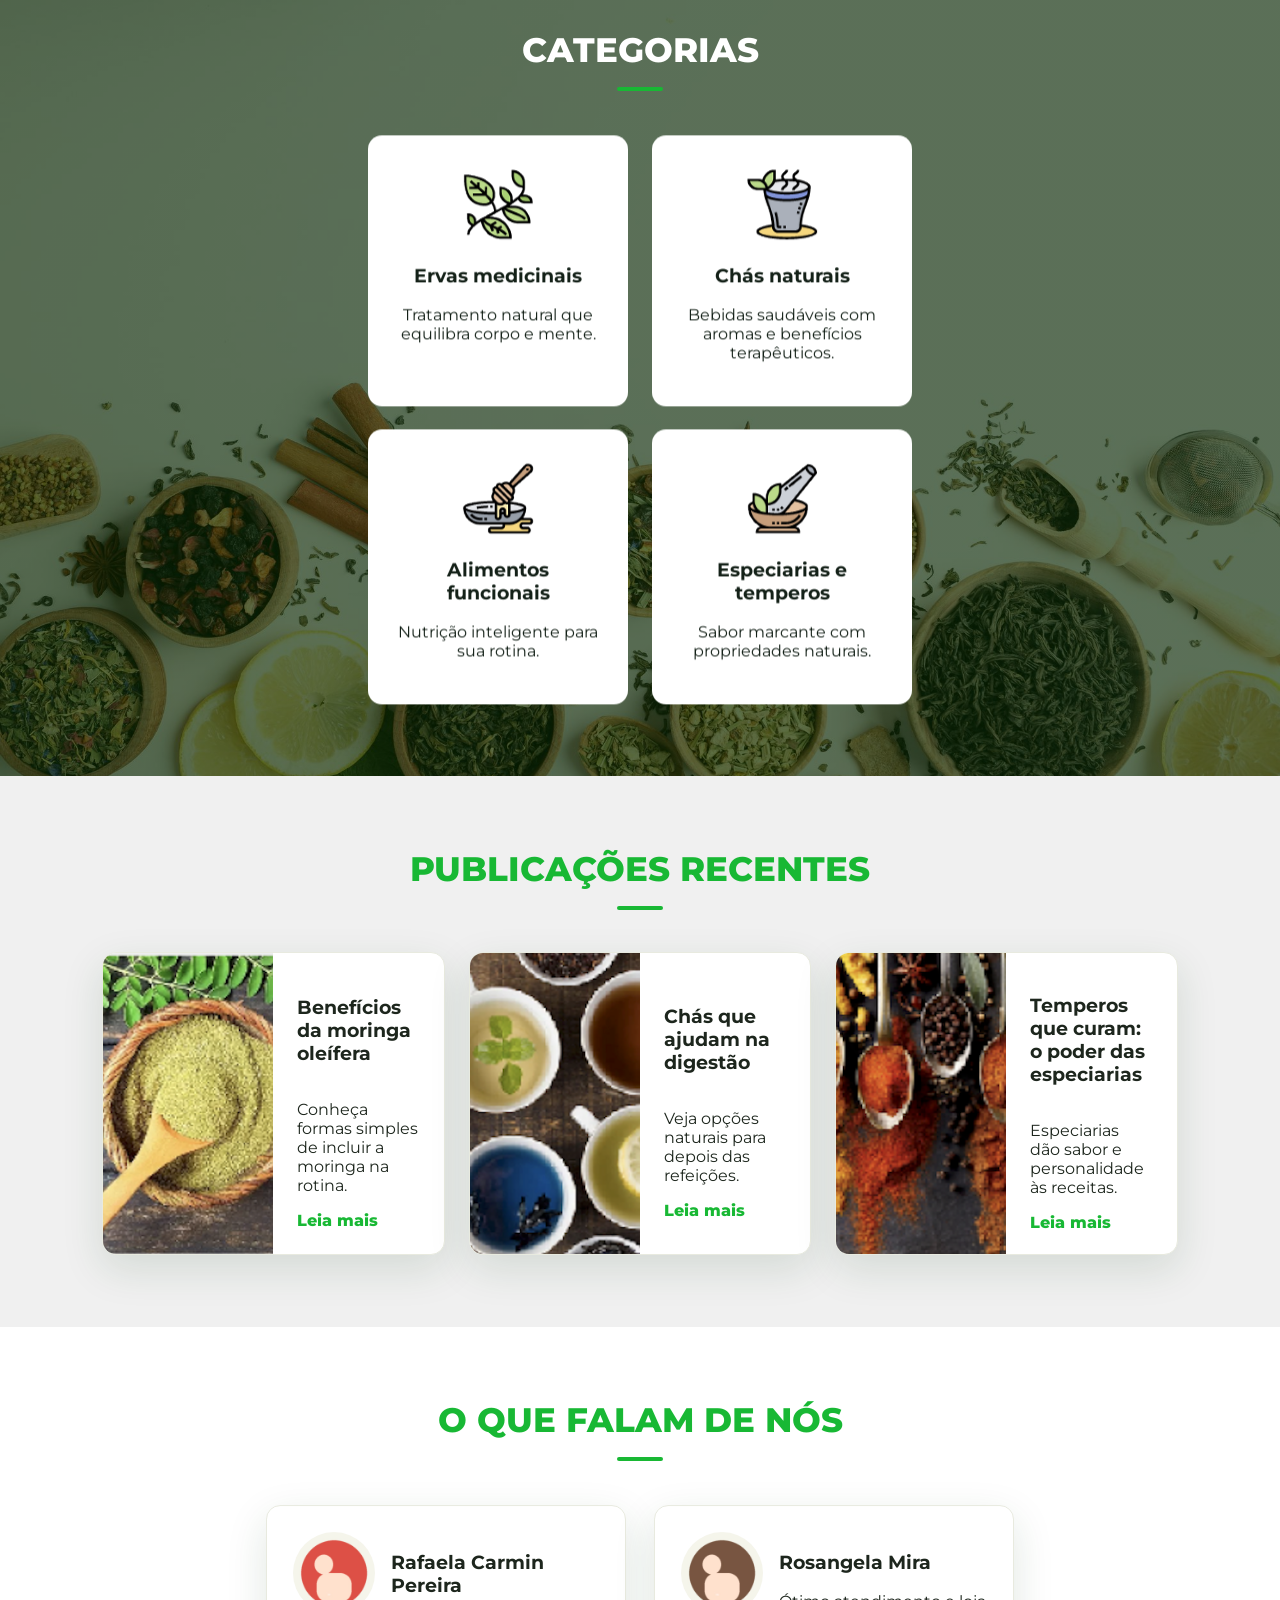
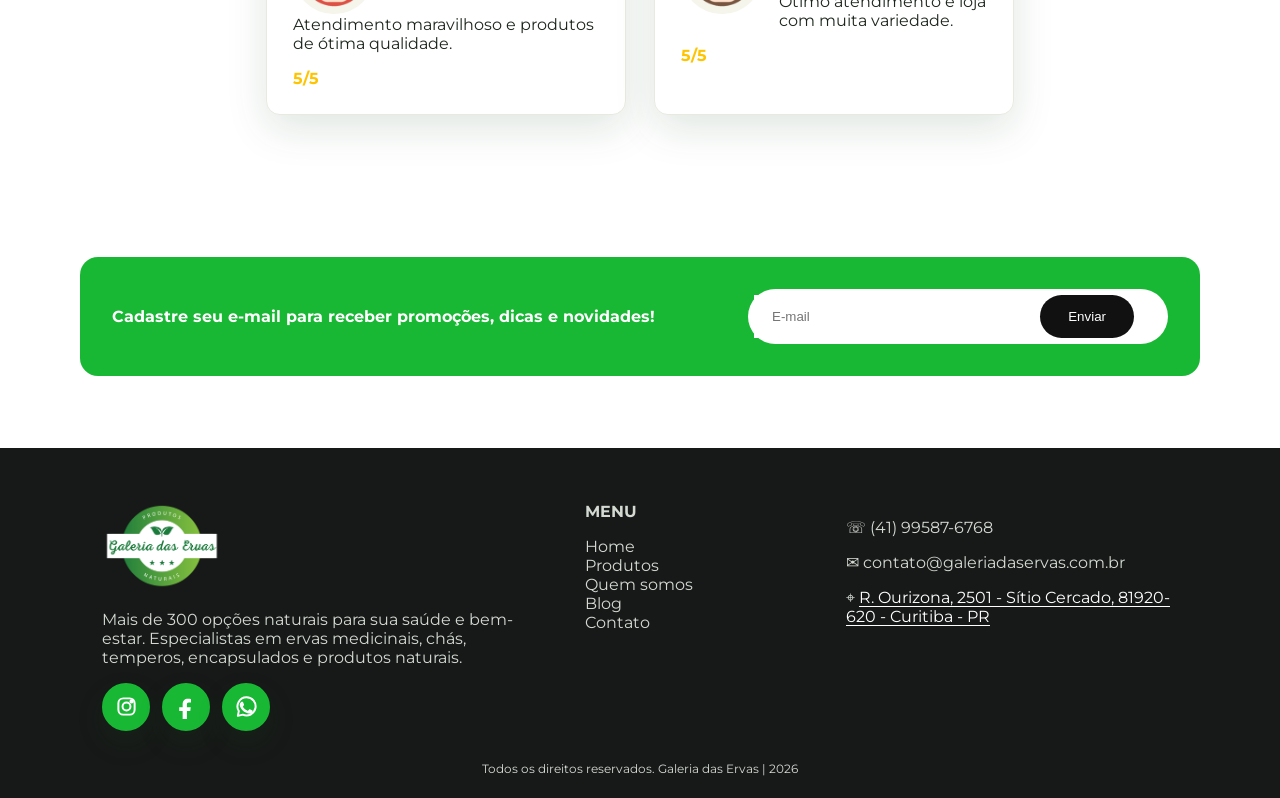
==== commit 49bd968d: "Corrige faixa do hero" ====
--- a/index.html
+++ b/index.html
@@ -2,12 +2,12 @@
  <div class="top"><div class="container top-inner"><div class="mobile-head"><a href="index.html"><img class="logo js-logo" src="assets/img/site/logo.png" alt="Galeria das Ervas"></a><button class="menu-toggle" type="button" aria-label="Abrir menu" aria-expanded="false"><span></span><span></span><span></span></button></div><a class="desktop-logo" href="index.html"><img class="logo js-logo" src="assets/img/site/logo.png" alt="Galeria das Ervas"></a><div class="quick"><div class="quick-left"><div class="quick-item"><span class="quick-icon">✉</span><p><b>E-mail:</b><br><a class="js-email" href="#">contato@galeriadaservas.com.br</a></p></div><div class="quick-item"><span class="quick-icon">☏</span><p><b>Seg. a sáb.</b><br><a class="js-whats" target="_blank">WhatsApp</a></p></div></div><div class="social"><a class="js-instagram setting-instagram" target="_blank" title="Instagram">IG</a><a class="js-facebook setting-facebook" target="_blank" title="Facebook">FB</a><a class="js-x-twitter setting-x-twitter" target="_blank" title="X">X</a><a class="js-whats setting-whatsapp" target="_blank" title="WhatsApp">WA</a></div></div></div></div>
  <div class="nav-wrap"><nav class="nav"><a href="index.html">Home</a><a href="produtos.html">Produtos</a><a href="sobre.html">Quem somos</a><a href="blog.html">Blog</a><a href="contato.html">Contato</a><a class="cta js-whats" target="_blank">Tirar dúvidas</a></nav></div>
 </header>
-<section class="hero"><div class="container"><h1>Produtos selecionados para cuidar da sua saúde</h1></div></section>
+<section class="hero"><div class="container"><h1>Produtos selecionados para cuidar da sua saúde</h1></div>
 <div class="container feature-strip">
   <div class="mini"><img class="mini-icon" src="assets/img/icones/produtos-selecionados.png" alt=""><p><b>Produtos selecionados</b>Nossos queridinhos do momento.</p></div>
   <div class="mini"><img class="mini-icon" src="assets/img/icones/ervas-que-cuidam.png" alt=""><p><b>Ervas que cuidam</b>Saúde natural todos os dias.</p></div>
   <div class="mini"><img class="mini-icon" src="assets/img/icones/emagrecimento-natural.png" alt=""><p><b>Emagrecimento natural</b>Leveza com sabor e equilíbrio.</p></div>
-</div>
+</div></section>
 <section class="section pattern"><div class="container"><div class="title"><h2>Produtos em destaque</h2></div><div id="featured" class="grid"></div></div></section>
 <section class="section darkband"><div class="container"><div class="title"><h2 style="color:#fff">Categorias</h2></div><div id="categories" class="categories"></div></div></section>
 <section class="section" style="background:#f0f0f0"><div class="container"><div class="title"><h2>Publicações recentes</h2></div><div id="posts" class="grid3"></div></div></section>
--- a/assets/css/style.css
+++ b/assets/css/style.css
@@ -452,3 +452,10 @@
 .hero::after{display:none}
 .feature-strip{margin-top:-70px;margin-bottom:0}
 @media(max-width:850px){.feature-strip{margin-top:-38px;margin-bottom:0}}
+
+/* Os cards pertencem ao hero: o fundo termina somente depois deles. */
+.hero{min-height:620px;flex-direction:column;justify-content:center;align-items:stretch;padding:28px 0 54px;margin-bottom:0}
+.hero::after{display:none}
+.hero>.container:first-child{width:100%}
+.hero>.feature-strip{width:100%;margin-top:42px;margin-bottom:0}
+@media(max-width:850px){.hero{min-height:0;padding:34px 0 42px}.hero>.feature-strip{margin-top:34px}}
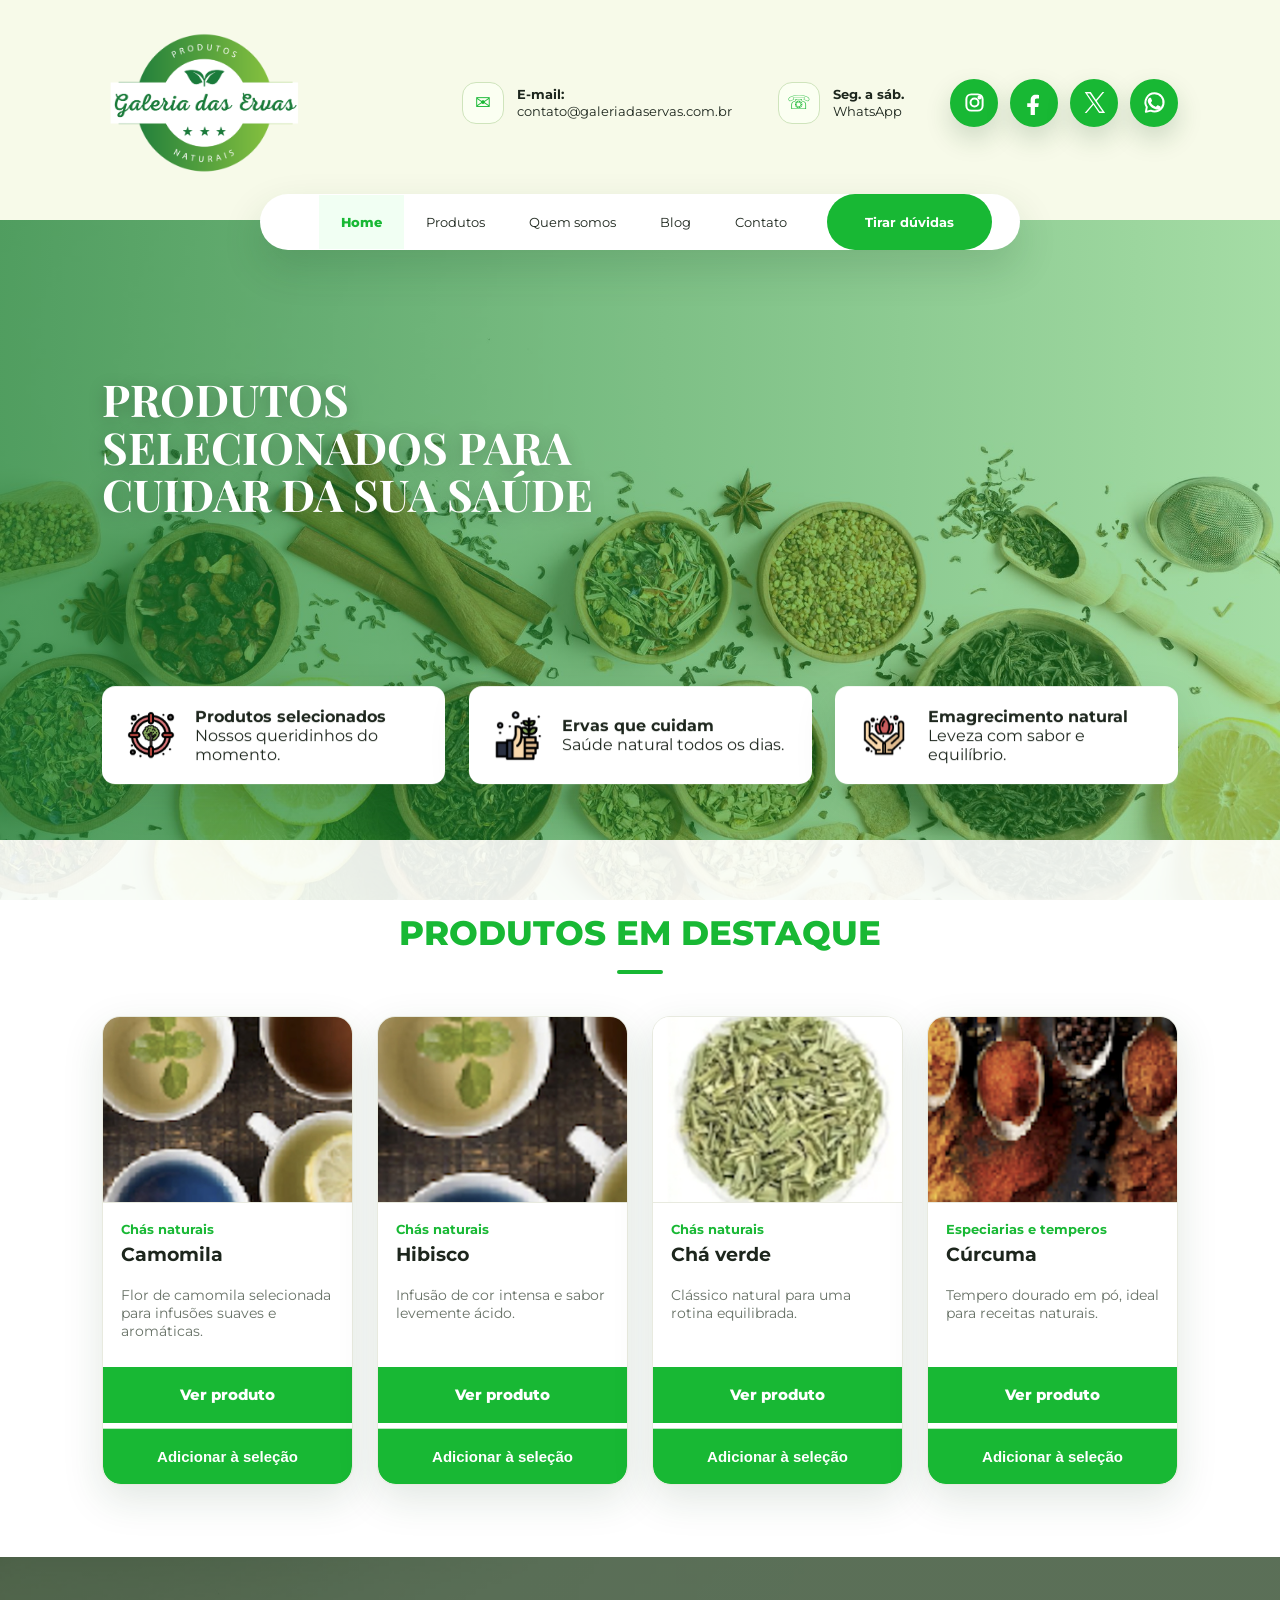
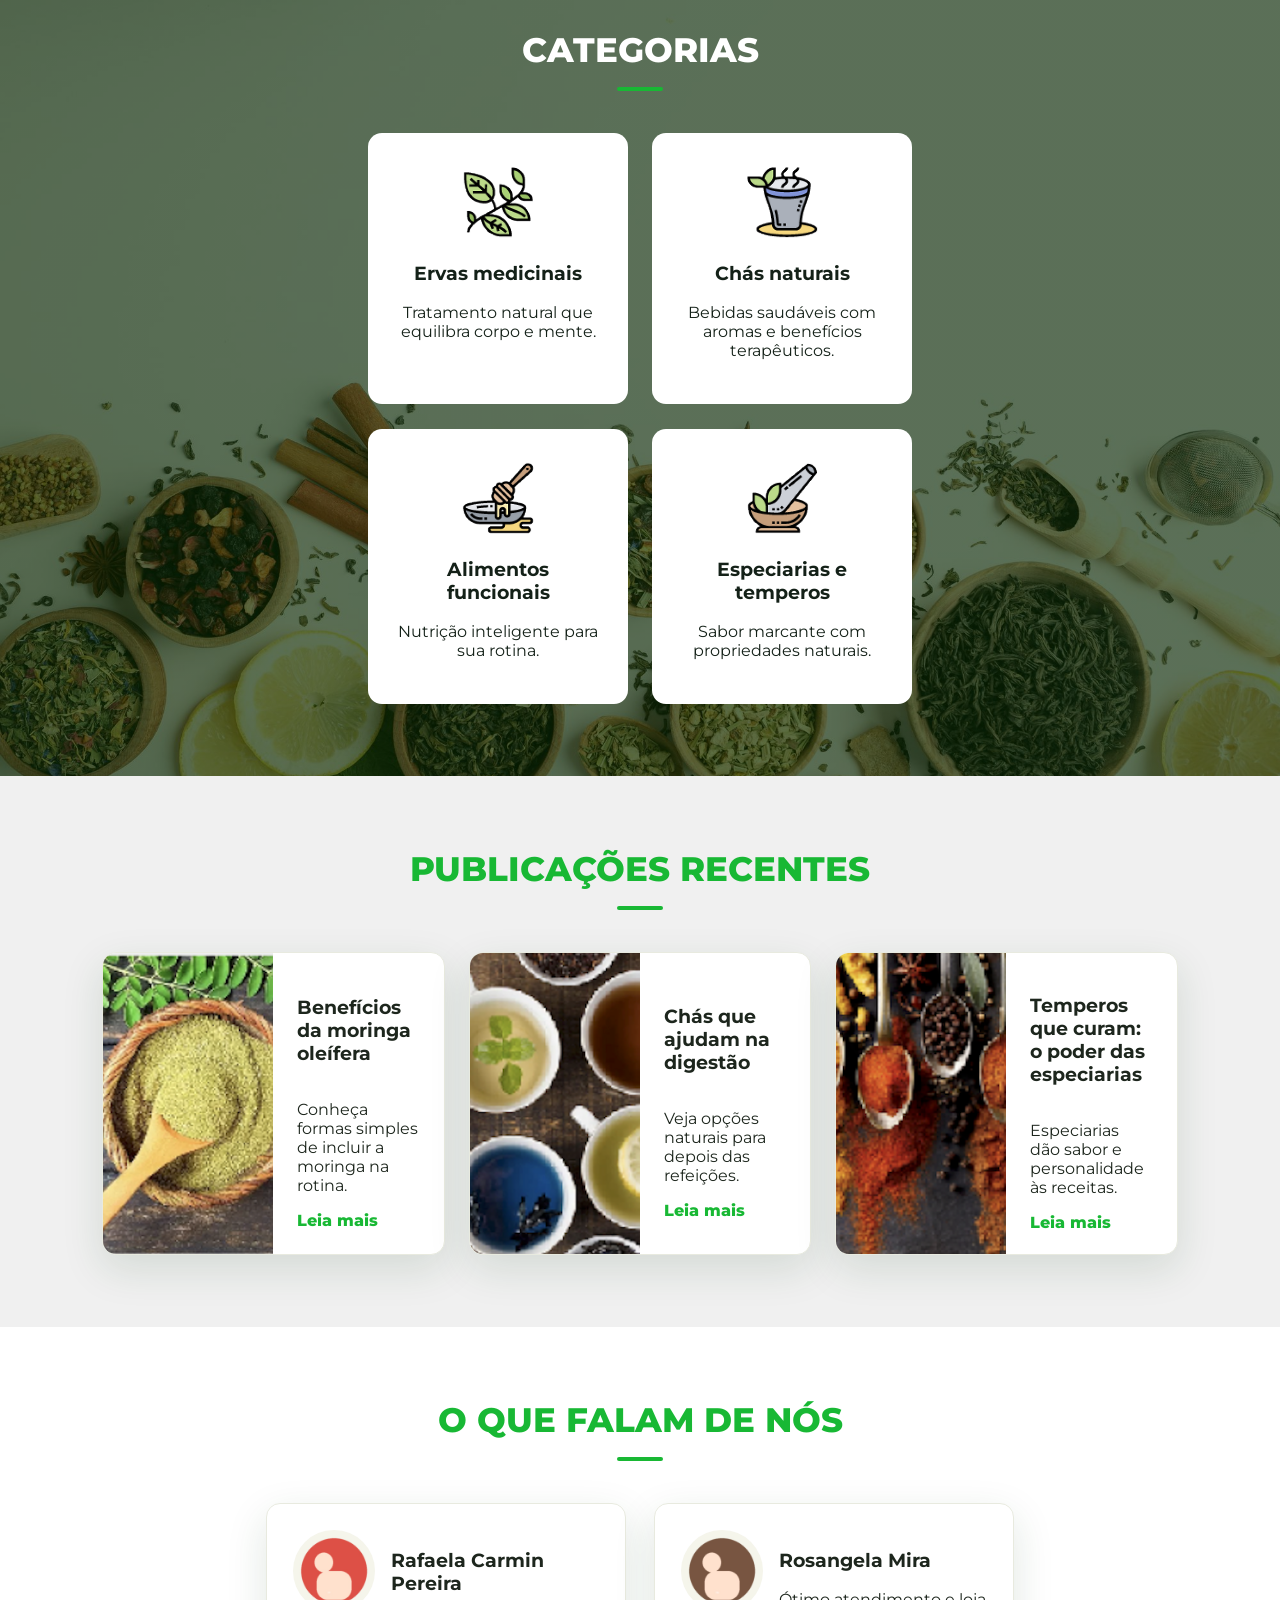
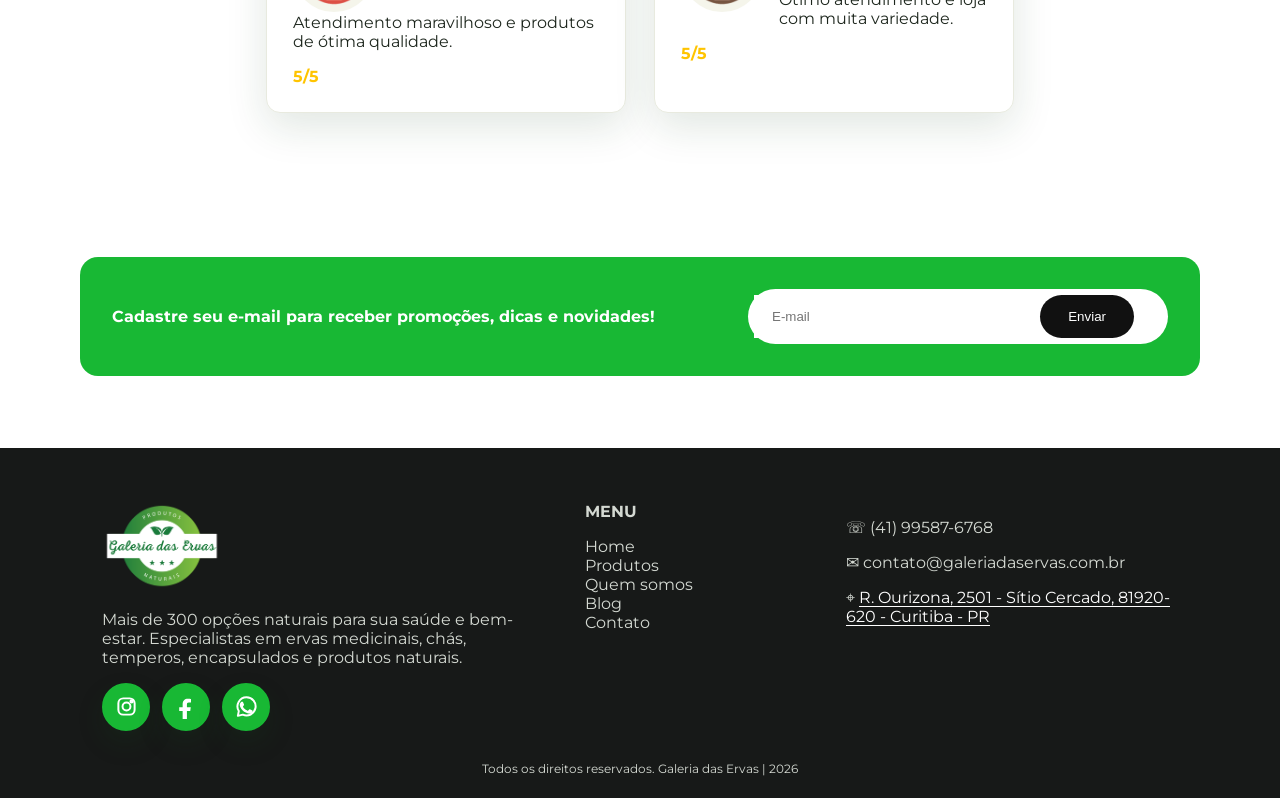
==== commit b0a4e7ce: "Atualiza cache dos assets da correcao" ====
--- a/index.html
+++ b/index.html
@@ -1,4 +1,4 @@
-<!doctype html><html lang="pt-BR"><head><meta charset="utf-8"><meta name="viewport" content="width=device-width,initial-scale=1"><title>Galeria das Ervas | Produtos naturais</title><meta name="description" content="Produtos naturais, ervas medicinais, chás e alimentos funcionais em Curitiba."><link rel="stylesheet" href="assets/css/style.css?v=20260711-1"></head><body data-page="home"><header class="site-header">
+<!doctype html><html lang="pt-BR"><head><meta charset="utf-8"><meta name="viewport" content="width=device-width,initial-scale=1"><title>Galeria das Ervas | Produtos naturais</title><meta name="description" content="Produtos naturais, ervas medicinais, chás e alimentos funcionais em Curitiba."><link rel="stylesheet" href="assets/css/style.css?v=20260711-2"></head><body data-page="home"><header class="site-header">
  <div class="top"><div class="container top-inner"><div class="mobile-head"><a href="index.html"><img class="logo js-logo" src="assets/img/site/logo.png" alt="Galeria das Ervas"></a><button class="menu-toggle" type="button" aria-label="Abrir menu" aria-expanded="false"><span></span><span></span><span></span></button></div><a class="desktop-logo" href="index.html"><img class="logo js-logo" src="assets/img/site/logo.png" alt="Galeria das Ervas"></a><div class="quick"><div class="quick-left"><div class="quick-item"><span class="quick-icon">✉</span><p><b>E-mail:</b><br><a class="js-email" href="#">contato@galeriadaservas.com.br</a></p></div><div class="quick-item"><span class="quick-icon">☏</span><p><b>Seg. a sáb.</b><br><a class="js-whats" target="_blank">WhatsApp</a></p></div></div><div class="social"><a class="js-instagram setting-instagram" target="_blank" title="Instagram">IG</a><a class="js-facebook setting-facebook" target="_blank" title="Facebook">FB</a><a class="js-x-twitter setting-x-twitter" target="_blank" title="X">X</a><a class="js-whats setting-whatsapp" target="_blank" title="WhatsApp">WA</a></div></div></div></div>
  <div class="nav-wrap"><nav class="nav"><a href="index.html">Home</a><a href="produtos.html">Produtos</a><a href="sobre.html">Quem somos</a><a href="blog.html">Blog</a><a href="contato.html">Contato</a><a class="cta js-whats" target="_blank">Tirar dúvidas</a></nav></div>
 </header>
@@ -12,4 +12,4 @@
 <section class="section darkband"><div class="container"><div class="title"><h2 style="color:#fff">Categorias</h2></div><div id="categories" class="categories"></div></div></section>
 <section class="section" style="background:#f0f0f0"><div class="container"><div class="title"><h2>Publicações recentes</h2></div><div id="posts" class="grid3"></div></div></section>
 <section class="section pattern"><div class="container"><div class="title"><h2>O que falam de nós</h2></div><div id="testimonials" class="grid3"></div></div></section><section class="section"><div class="container newsletter"><b>Cadastre seu e-mail para receber promoções, dicas e novidades!</b><form><input type="email" placeholder="E-mail"><button type="button">Enviar</button></form></div></section>
-<footer class="footer"><div class="container footer-grid"><div><img class="js-logo" src="assets/img/site/logo.png" alt="Galeria das Ervas"><p>Mais de 300 opções naturais para sua saúde e bem-estar. Especialistas em ervas medicinais, chás, temperos, encapsulados e produtos naturais.</p><div class="footer-social"><a class="js-instagram setting-instagram" target="_blank" title="Instagram">IG</a><a class="js-facebook setting-facebook" target="_blank" title="Facebook">FB</a><a class="js-whats setting-whatsapp" target="_blank" title="WhatsApp">WA</a></div></div><div><b>MENU</b><p><a href="index.html">Home</a><br><a href="produtos.html">Produtos</a><br><a href="sobre.html">Quem somos</a><br><a href="blog.html">Blog</a><br><a href="contato.html">Contato</a></p></div><div class="footer-contact"><p>☏ <a class="js-whats" target="_blank">(41) 99587-6768</a></p><p>✉ <a class="js-email"></a></p><p>⌖ <a class="js-maps map-link" target="_blank"><span class="js-endereco"></span></a></p></div></div><div class="container" style="text-align:center;margin-top:30px;font-size:12px">Todos os direitos reservados. Galeria das Ervas | 2026</div></footer><script src="assets/js/config.js?v=20260711-1"></script><script src="assets/js/fallback-data.js?v=20260711-1"></script><script src="assets/js/site.js?v=20260711-1"></script></body></html>
+<footer class="footer"><div class="container footer-grid"><div><img class="js-logo" src="assets/img/site/logo.png" alt="Galeria das Ervas"><p>Mais de 300 opções naturais para sua saúde e bem-estar. Especialistas em ervas medicinais, chás, temperos, encapsulados e produtos naturais.</p><div class="footer-social"><a class="js-instagram setting-instagram" target="_blank" title="Instagram">IG</a><a class="js-facebook setting-facebook" target="_blank" title="Facebook">FB</a><a class="js-whats setting-whatsapp" target="_blank" title="WhatsApp">WA</a></div></div><div><b>MENU</b><p><a href="index.html">Home</a><br><a href="produtos.html">Produtos</a><br><a href="sobre.html">Quem somos</a><br><a href="blog.html">Blog</a><br><a href="contato.html">Contato</a></p></div><div class="footer-contact"><p>☏ <a class="js-whats" target="_blank">(41) 99587-6768</a></p><p>✉ <a class="js-email"></a></p><p>⌖ <a class="js-maps map-link" target="_blank"><span class="js-endereco"></span></a></p></div></div><div class="container" style="text-align:center;margin-top:30px;font-size:12px">Todos os direitos reservados. Galeria das Ervas | 2026</div></footer><script src="assets/js/config.js?v=20260711-2"></script><script src="assets/js/fallback-data.js?v=20260711-2"></script><script src="assets/js/site.js?v=20260711-2"></script></body></html>
--- a/assets/css/style.css
+++ b/assets/css/style.css
@@ -459,3 +459,11 @@
 .hero>.container:first-child{width:100%}
 .hero>.feature-strip{width:100%;margin-top:42px;margin-bottom:0}
 @media(max-width:850px){.hero{min-height:0;padding:34px 0 42px}.hero>.feature-strip{margin-top:34px}}
+
+/* Conteúdo dos cards sobre o fundo claro do hero. */
+.hero>.feature-strip .mini p,
+.hero>.feature-strip .mini b{color:#1d261d!important;display:block!important;opacity:1!important;visibility:visible!important}
+
+/* Os produtos carregados do Apps Script devem permanecer visíveis mesmo
+   quando o observador de animação não estiver disponível. */
+#products .product-card.product-fade{opacity:1!important;visibility:visible!important}
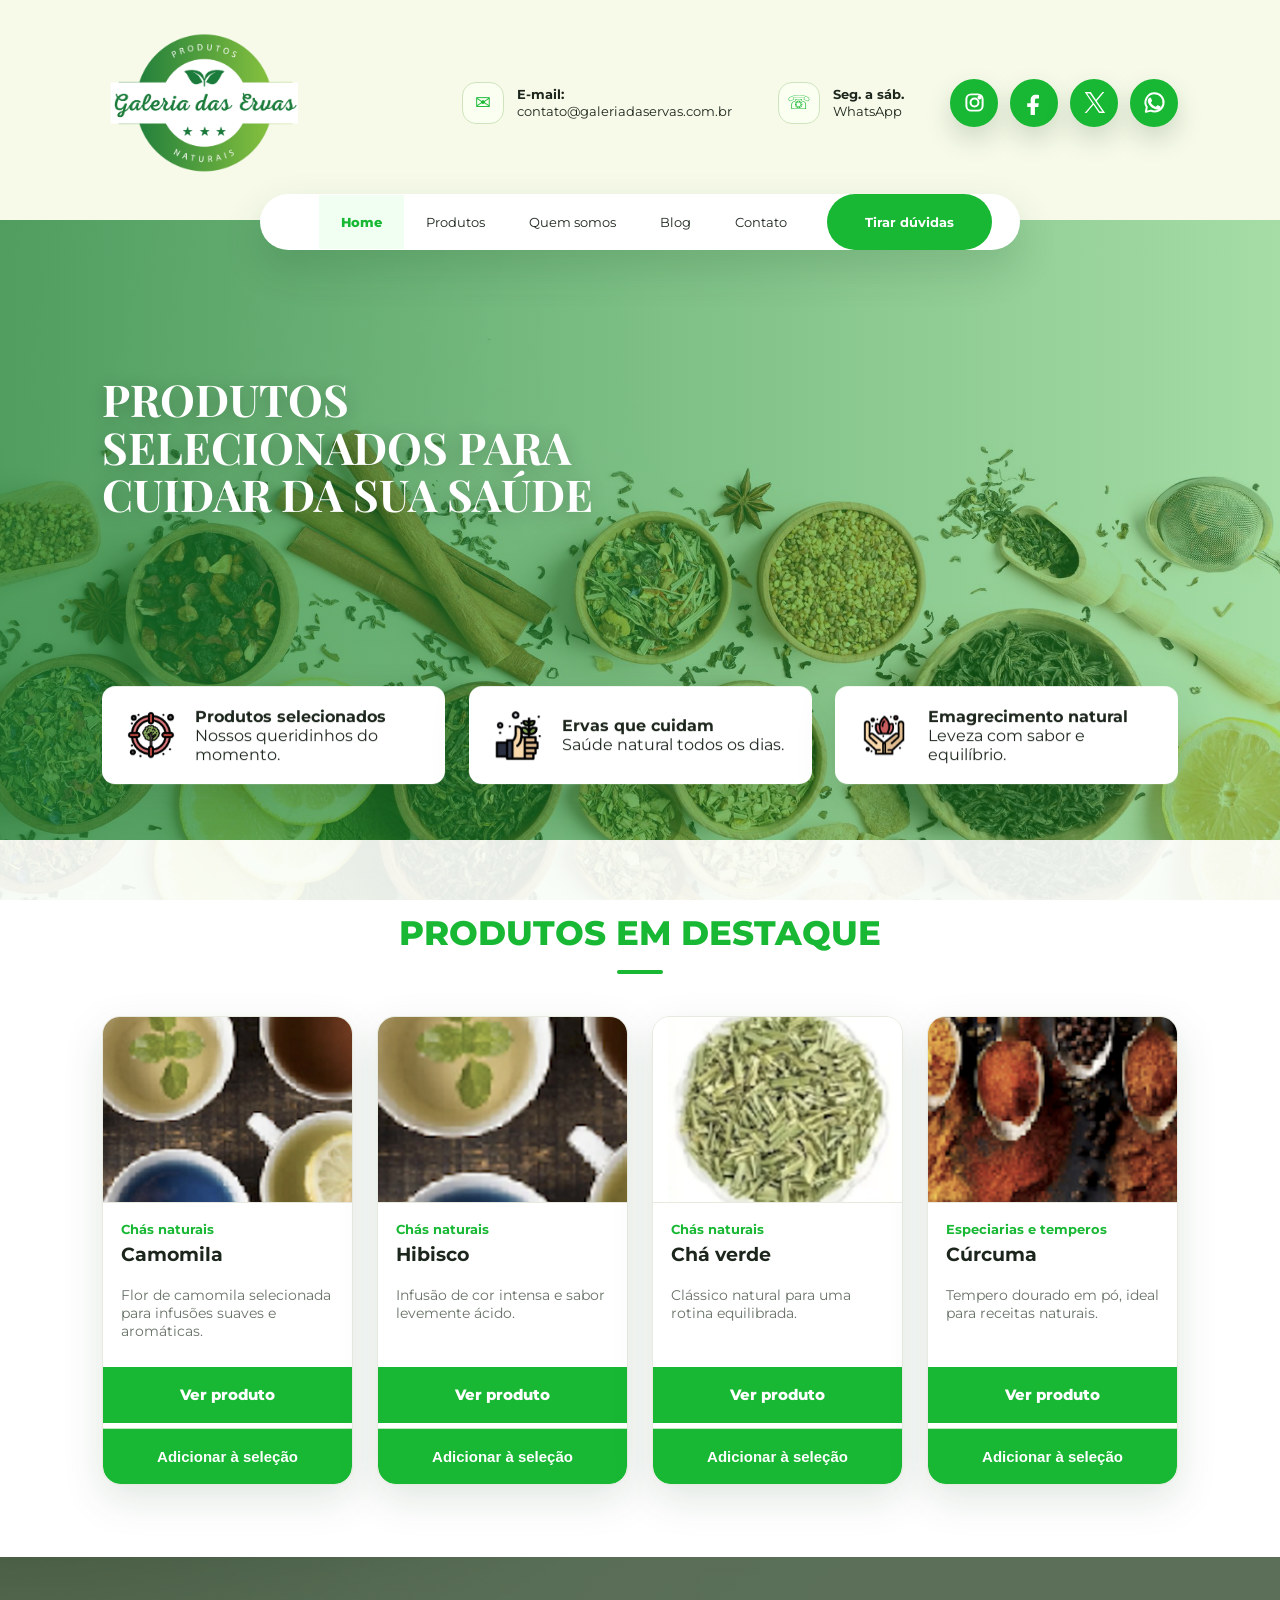
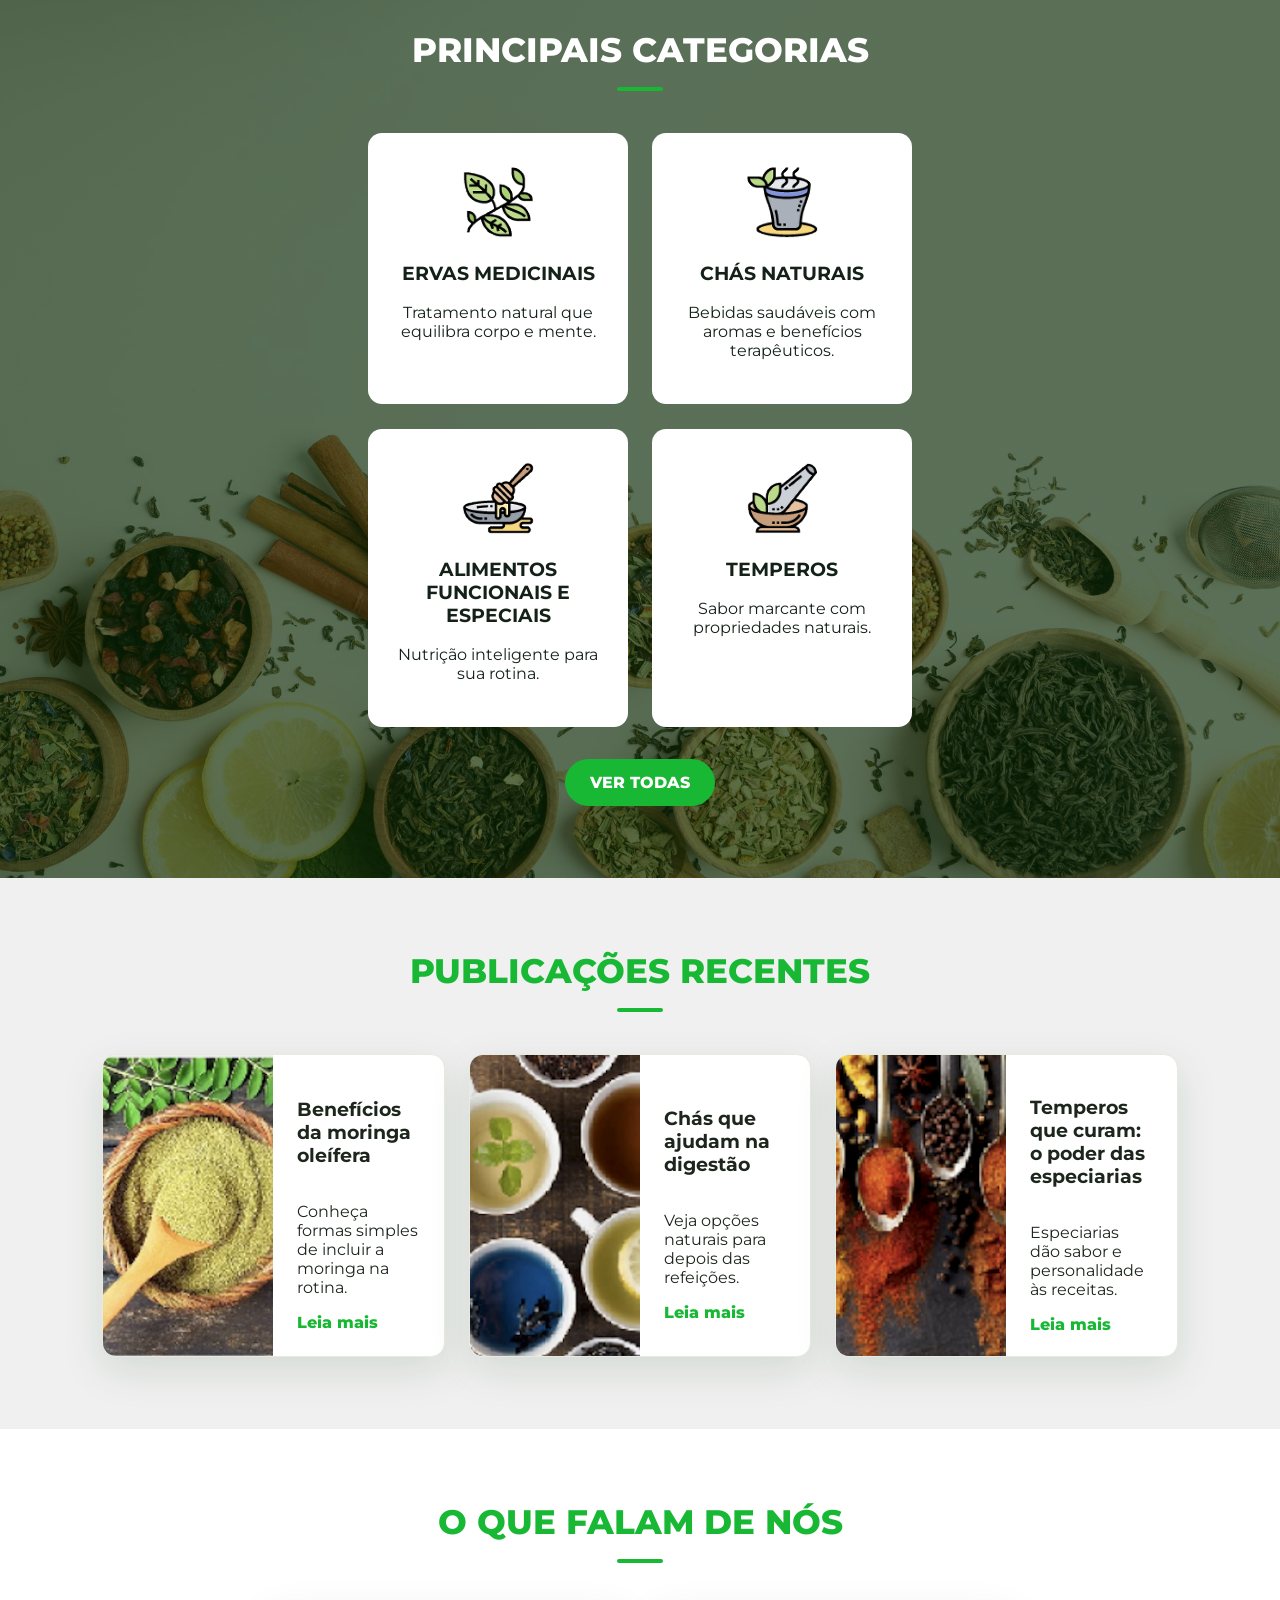
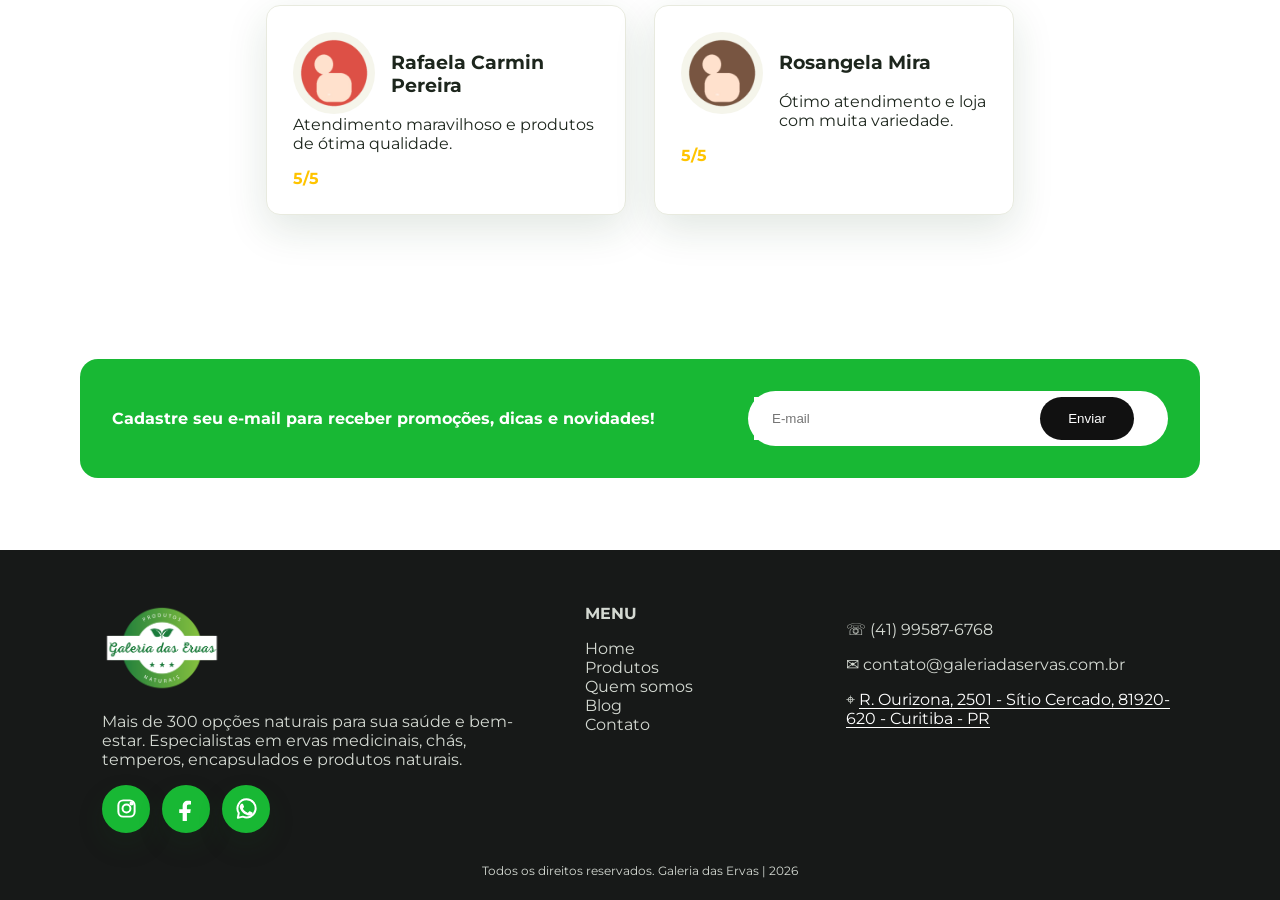
==== commit 2edfc2b5: "Atualiza principais categorias da home" ====
--- a/index.html
+++ b/index.html
@@ -1,4 +1,4 @@
-<!doctype html><html lang="pt-BR"><head><meta charset="utf-8"><meta name="viewport" content="width=device-width,initial-scale=1"><title>Galeria das Ervas | Produtos naturais</title><meta name="description" content="Produtos naturais, ervas medicinais, chás e alimentos funcionais em Curitiba."><link rel="stylesheet" href="assets/css/style.css?v=20260711-2"></head><body data-page="home"><header class="site-header">
+<!doctype html><html lang="pt-BR"><head><meta charset="utf-8"><meta name="viewport" content="width=device-width,initial-scale=1"><title>Galeria das Ervas | Produtos naturais</title><meta name="description" content="Produtos naturais, ervas medicinais, chás e alimentos funcionais em Curitiba."><link rel="stylesheet" href="assets/css/style.css?v=20260711-4"></head><body data-page="home"><header class="site-header">
  <div class="top"><div class="container top-inner"><div class="mobile-head"><a href="index.html"><img class="logo js-logo" src="assets/img/site/logo.png" alt="Galeria das Ervas"></a><button class="menu-toggle" type="button" aria-label="Abrir menu" aria-expanded="false"><span></span><span></span><span></span></button></div><a class="desktop-logo" href="index.html"><img class="logo js-logo" src="assets/img/site/logo.png" alt="Galeria das Ervas"></a><div class="quick"><div class="quick-left"><div class="quick-item"><span class="quick-icon">✉</span><p><b>E-mail:</b><br><a class="js-email" href="#">contato@galeriadaservas.com.br</a></p></div><div class="quick-item"><span class="quick-icon">☏</span><p><b>Seg. a sáb.</b><br><a class="js-whats" target="_blank">WhatsApp</a></p></div></div><div class="social"><a class="js-instagram setting-instagram" target="_blank" title="Instagram">IG</a><a class="js-facebook setting-facebook" target="_blank" title="Facebook">FB</a><a class="js-x-twitter setting-x-twitter" target="_blank" title="X">X</a><a class="js-whats setting-whatsapp" target="_blank" title="WhatsApp">WA</a></div></div></div></div>
  <div class="nav-wrap"><nav class="nav"><a href="index.html">Home</a><a href="produtos.html">Produtos</a><a href="sobre.html">Quem somos</a><a href="blog.html">Blog</a><a href="contato.html">Contato</a><a class="cta js-whats" target="_blank">Tirar dúvidas</a></nav></div>
 </header>
@@ -9,7 +9,7 @@
   <div class="mini"><img class="mini-icon" src="assets/img/icones/emagrecimento-natural.png" alt=""><p><b>Emagrecimento natural</b>Leveza com sabor e equilíbrio.</p></div>
 </div></section>
 <section class="section pattern"><div class="container"><div class="title"><h2>Produtos em destaque</h2></div><div id="featured" class="grid"></div></div></section>
-<section class="section darkband"><div class="container"><div class="title"><h2 style="color:#fff">Categorias</h2></div><div id="categories" class="categories"></div></div></section>
+<section class="section darkband"><div class="container"><div class="title"><h2 style="color:#fff">Principais categorias</h2></div><div id="categories" class="categories"></div><div class="categories-cta"><a class="btn" href="produtos.html">VER TODAS</a></div></div></section>
 <section class="section" style="background:#f0f0f0"><div class="container"><div class="title"><h2>Publicações recentes</h2></div><div id="posts" class="grid3"></div></div></section>
 <section class="section pattern"><div class="container"><div class="title"><h2>O que falam de nós</h2></div><div id="testimonials" class="grid3"></div></div></section><section class="section"><div class="container newsletter"><b>Cadastre seu e-mail para receber promoções, dicas e novidades!</b><form><input type="email" placeholder="E-mail"><button type="button">Enviar</button></form></div></section>
-<footer class="footer"><div class="container footer-grid"><div><img class="js-logo" src="assets/img/site/logo.png" alt="Galeria das Ervas"><p>Mais de 300 opções naturais para sua saúde e bem-estar. Especialistas em ervas medicinais, chás, temperos, encapsulados e produtos naturais.</p><div class="footer-social"><a class="js-instagram setting-instagram" target="_blank" title="Instagram">IG</a><a class="js-facebook setting-facebook" target="_blank" title="Facebook">FB</a><a class="js-whats setting-whatsapp" target="_blank" title="WhatsApp">WA</a></div></div><div><b>MENU</b><p><a href="index.html">Home</a><br><a href="produtos.html">Produtos</a><br><a href="sobre.html">Quem somos</a><br><a href="blog.html">Blog</a><br><a href="contato.html">Contato</a></p></div><div class="footer-contact"><p>☏ <a class="js-whats" target="_blank">(41) 99587-6768</a></p><p>✉ <a class="js-email"></a></p><p>⌖ <a class="js-maps map-link" target="_blank"><span class="js-endereco"></span></a></p></div></div><div class="container" style="text-align:center;margin-top:30px;font-size:12px">Todos os direitos reservados. Galeria das Ervas | 2026</div></footer><script src="assets/js/config.js?v=20260711-2"></script><script src="assets/js/fallback-data.js?v=20260711-2"></script><script src="assets/js/site.js?v=20260711-2"></script></body></html>
+<footer class="footer"><div class="container footer-grid"><div><img class="js-logo" src="assets/img/site/logo.png" alt="Galeria das Ervas"><p>Mais de 300 opções naturais para sua saúde e bem-estar. Especialistas em ervas medicinais, chás, temperos, encapsulados e produtos naturais.</p><div class="footer-social"><a class="js-instagram setting-instagram" target="_blank" title="Instagram">IG</a><a class="js-facebook setting-facebook" target="_blank" title="Facebook">FB</a><a class="js-whats setting-whatsapp" target="_blank" title="WhatsApp">WA</a></div></div><div><b>MENU</b><p><a href="index.html">Home</a><br><a href="produtos.html">Produtos</a><br><a href="sobre.html">Quem somos</a><br><a href="blog.html">Blog</a><br><a href="contato.html">Contato</a></p></div><div class="footer-contact"><p>☏ <a class="js-whats" target="_blank">(41) 99587-6768</a></p><p>✉ <a class="js-email"></a></p><p>⌖ <a class="js-maps map-link" target="_blank"><span class="js-endereco"></span></a></p></div></div><div class="container" style="text-align:center;margin-top:30px;font-size:12px">Todos os direitos reservados. Galeria das Ervas | 2026</div></footer><script src="assets/js/config.js?v=20260711-4"></script><script src="assets/js/fallback-data.js?v=20260711-4"></script><script src="assets/js/site.js?v=20260711-4"></script></body></html>
--- a/assets/css/style.css
+++ b/assets/css/style.css
@@ -122,6 +122,7 @@
 @media(max-width:850px){.mini-icon{width:50px;height:50px}.category-icon{width:70px;height:70px}}
 
 /* v9 - refinamento de imagens, produtos e artigo */
+.categories-cta{text-align:center;margin-top:32px}.categories-cta .btn{text-transform:uppercase;min-width:150px}
 .product-image-link{display:block;aspect-ratio:4/3;overflow:hidden;background:#f7f9f2;border-bottom:1px solid var(--line)}
 .product-card img{width:100%!important;height:100%!important;min-height:0!important;object-fit:cover!important;padding:0!important;background:#f7f9f2;display:block;image-rendering:auto;transform:scale(1.01);transition:transform .9s ease, filter .9s ease;filter:saturate(1.04) contrast(1.02)}
 .product-card:hover img{transform:scale(1.045)}
@@ -446,6 +447,7 @@
 .pagination button:hover,.pagination button.active{background:var(--green);border-color:var(--green);color:#fff}
 .pagination button:disabled{opacity:.45;cursor:not-allowed}
 .pagination .pagination-info{color:var(--muted);font-size:13px;margin:0 10px}
+.pagination .pagination-dots{display:inline-flex;align-items:center;justify-content:center;min-width:18px;color:var(--muted);font-weight:800;font-size:18px}
 
 /* A faixa deve cruzar exatamente a linha entre o hero e a próxima seção. */
 .hero{margin-bottom:0}
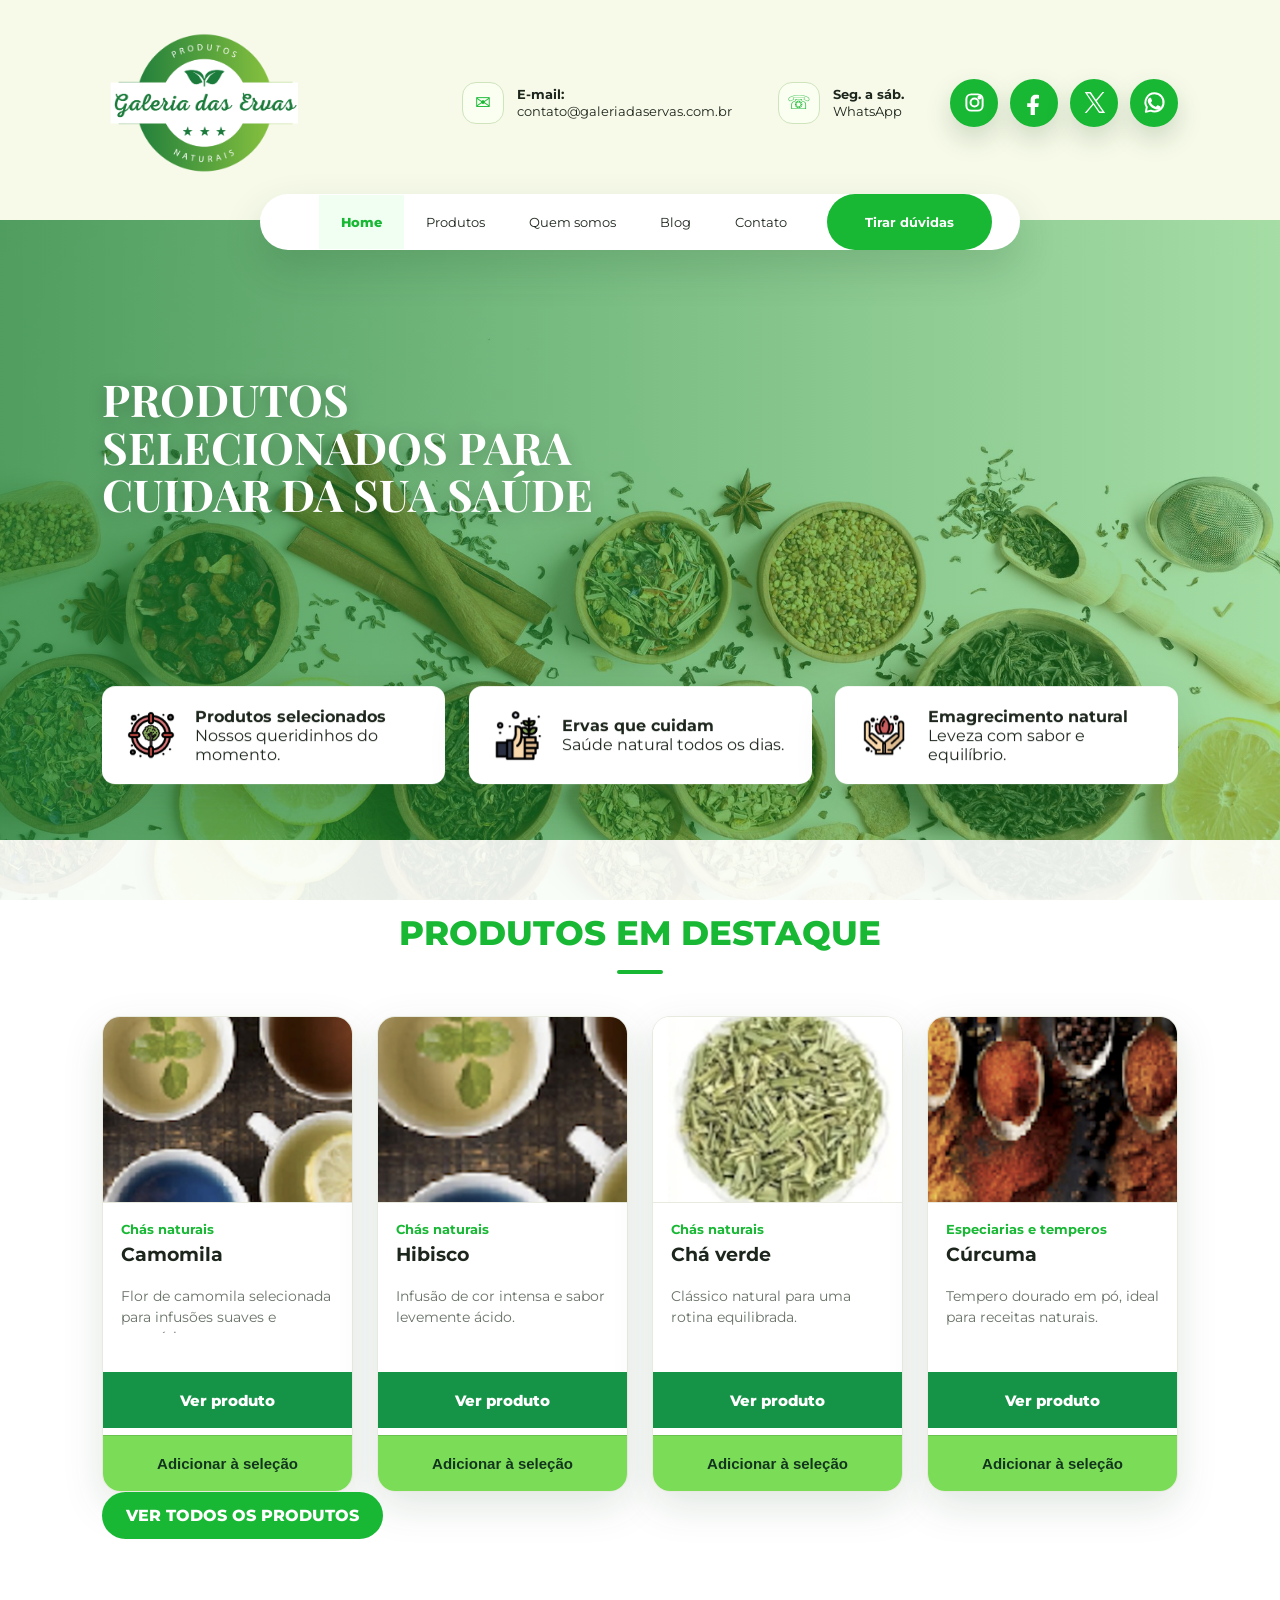
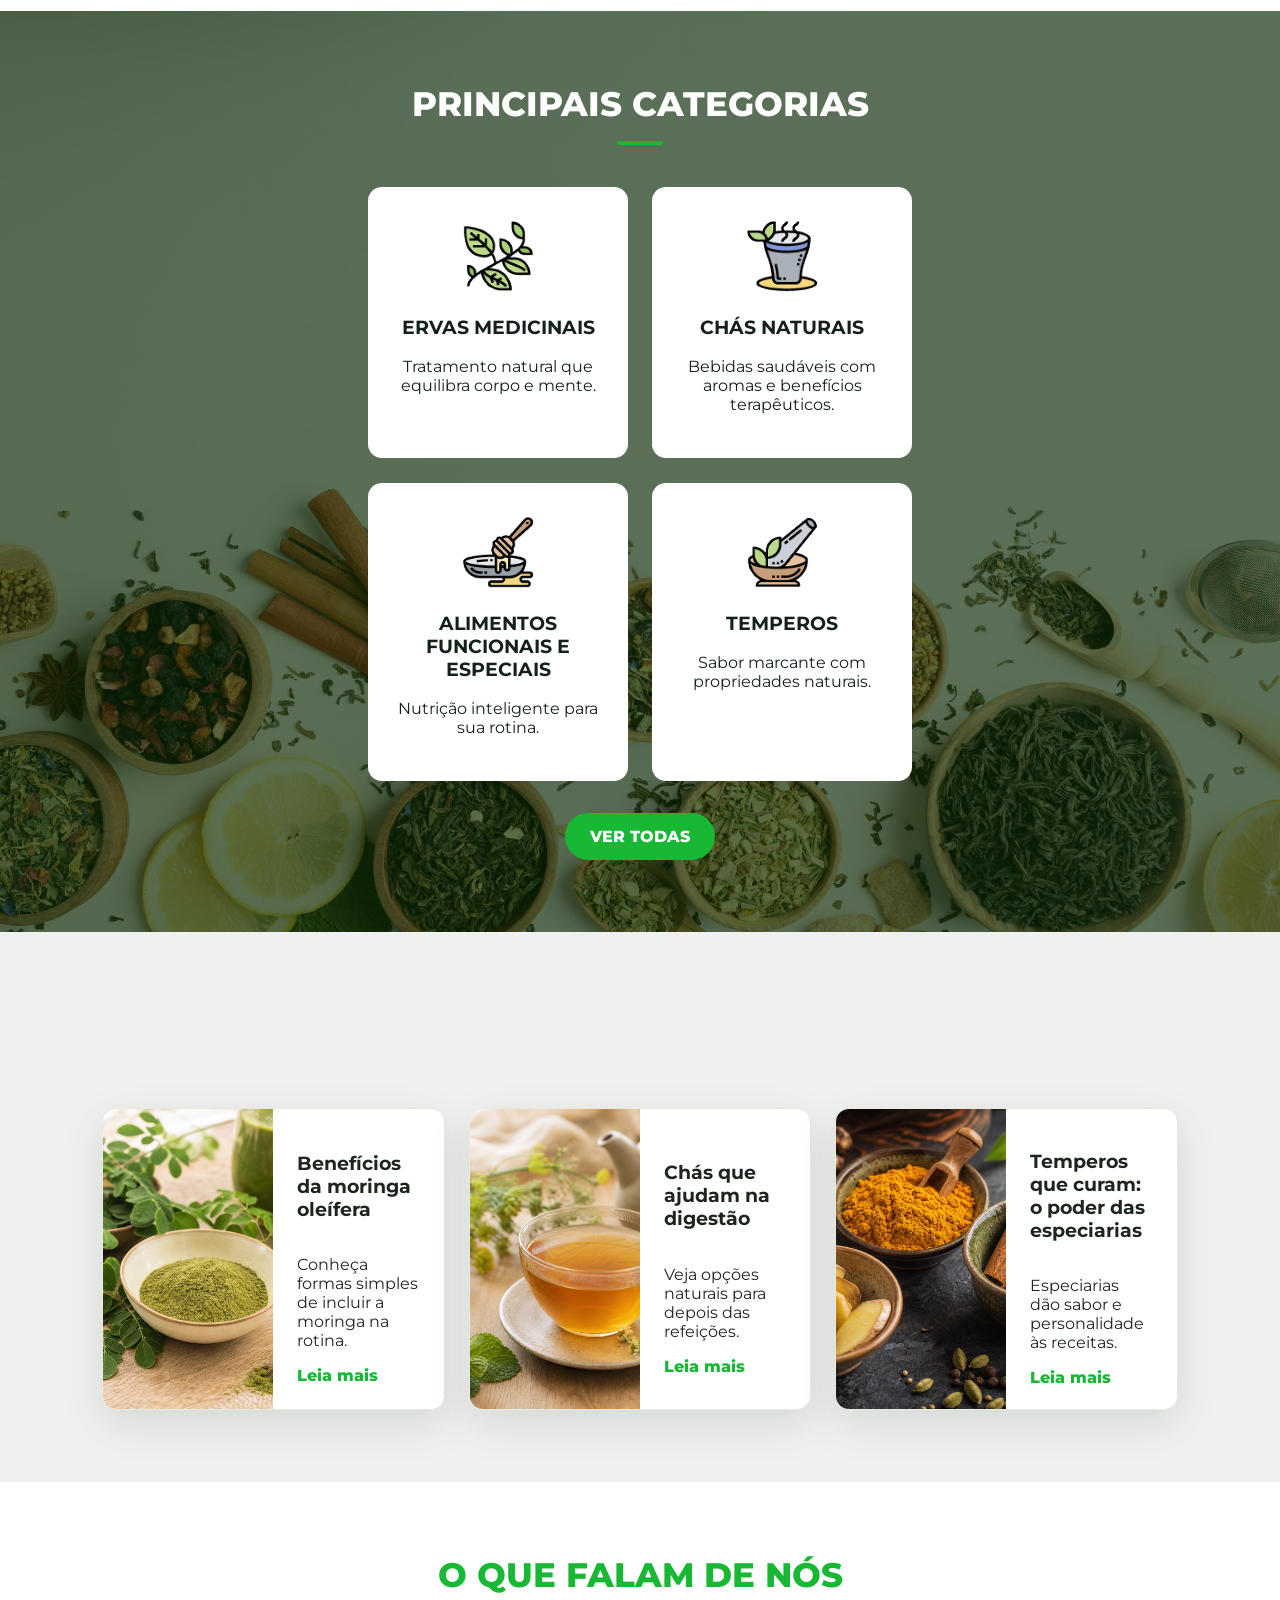
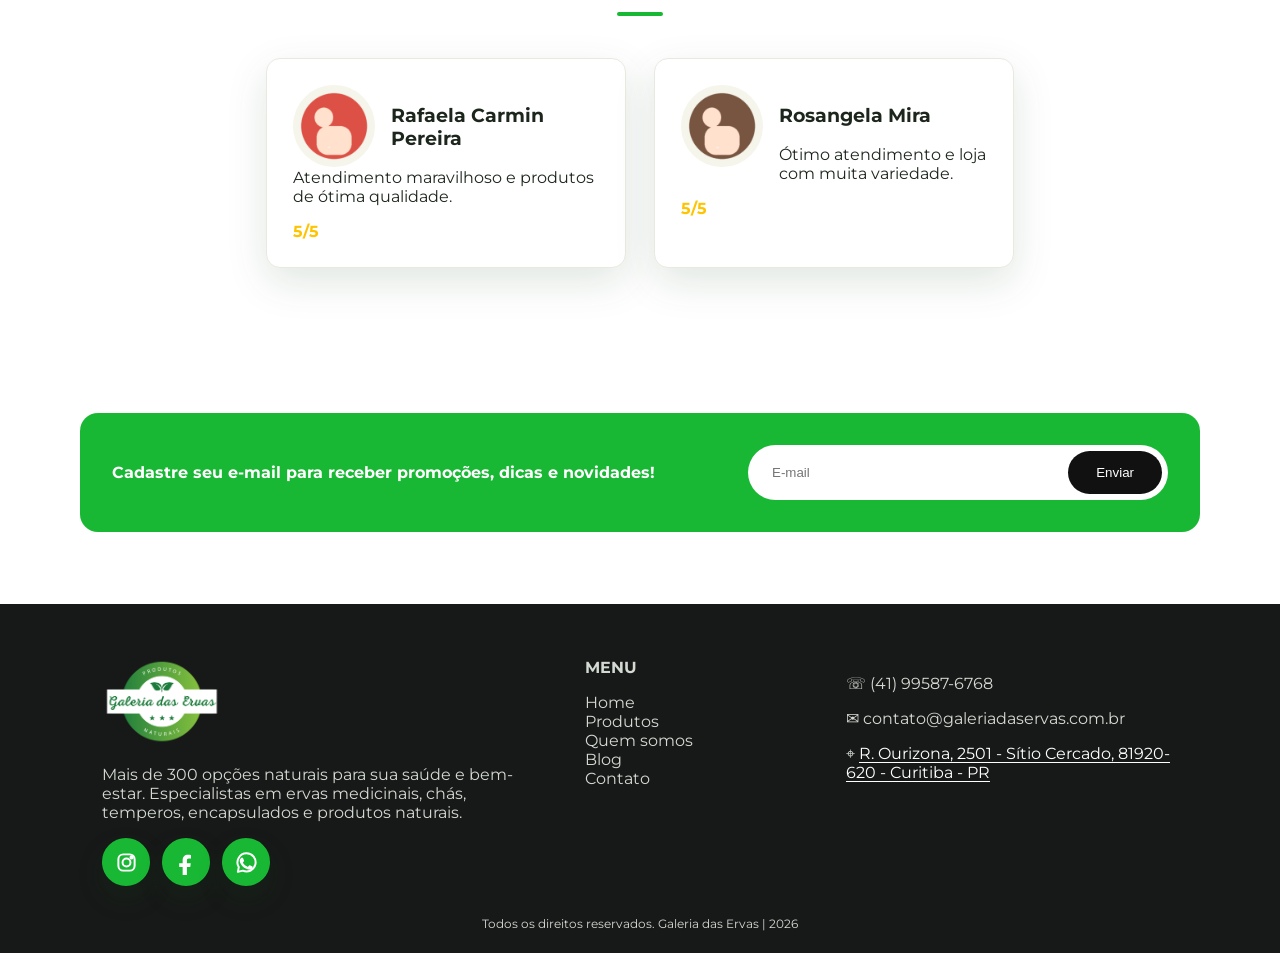
==== commit e75d405b: "fix: destrava painel e melhora editores e newsletter" ====
--- a/index.html
+++ b/index.html
@@ -1,4 +1,4 @@
-<!doctype html><html lang="pt-BR"><head><meta charset="utf-8"><meta name="viewport" content="width=device-width,initial-scale=1"><title>Galeria das Ervas | Produtos naturais</title><meta name="description" content="Produtos naturais, ervas medicinais, chás e alimentos funcionais em Curitiba."><link rel="stylesheet" href="assets/css/style.css?v=20260711-4"></head><body data-page="home"><header class="site-header">
+<!doctype html><html lang="pt-BR"><head><meta charset="utf-8"><meta name="viewport" content="width=device-width,initial-scale=1"><title>Galeria das Ervas | Produtos naturais</title><meta name="description" content="Produtos naturais, ervas medicinais, chás e alimentos funcionais em Curitiba."><link rel="stylesheet" href="assets/css/style.css?v=20260711-5"></head><body data-page="home"><header class="site-header">
  <div class="top"><div class="container top-inner"><div class="mobile-head"><a href="index.html"><img class="logo js-logo" src="assets/img/site/logo.png" alt="Galeria das Ervas"></a><button class="menu-toggle" type="button" aria-label="Abrir menu" aria-expanded="false"><span></span><span></span><span></span></button></div><a class="desktop-logo" href="index.html"><img class="logo js-logo" src="assets/img/site/logo.png" alt="Galeria das Ervas"></a><div class="quick"><div class="quick-left"><div class="quick-item"><span class="quick-icon">✉</span><p><b>E-mail:</b><br><a class="js-email" href="#">contato@galeriadaservas.com.br</a></p></div><div class="quick-item"><span class="quick-icon">☏</span><p><b>Seg. a sáb.</b><br><a class="js-whats" target="_blank">WhatsApp</a></p></div></div><div class="social"><a class="js-instagram setting-instagram" target="_blank" title="Instagram">IG</a><a class="js-facebook setting-facebook" target="_blank" title="Facebook">FB</a><a class="js-x-twitter setting-x-twitter" target="_blank" title="X">X</a><a class="js-whats setting-whatsapp" target="_blank" title="WhatsApp">WA</a></div></div></div></div>
  <div class="nav-wrap"><nav class="nav"><a href="index.html">Home</a><a href="produtos.html">Produtos</a><a href="sobre.html">Quem somos</a><a href="blog.html">Blog</a><a href="contato.html">Contato</a><a class="cta js-whats" target="_blank">Tirar dúvidas</a></nav></div>
 </header>
@@ -8,8 +8,8 @@
   <div class="mini"><img class="mini-icon" src="assets/img/icones/ervas-que-cuidam.png" alt=""><p><b>Ervas que cuidam</b>Saúde natural todos os dias.</p></div>
   <div class="mini"><img class="mini-icon" src="assets/img/icones/emagrecimento-natural.png" alt=""><p><b>Emagrecimento natural</b>Leveza com sabor e equilíbrio.</p></div>
 </div></section>
-<section class="section pattern"><div class="container"><div class="title"><h2>Produtos em destaque</h2></div><div id="featured" class="grid"></div></div></section>
+<section class="section pattern"><div class="container"><div class="title"><h2>Produtos em destaque</h2></div><div id="featured" class="grid"></div><div class="featured-cta"><a class="btn" href="produtos.html">VER TODOS OS PRODUTOS</a></div></div></section>
 <section class="section darkband"><div class="container"><div class="title"><h2 style="color:#fff">Principais categorias</h2></div><div id="categories" class="categories"></div><div class="categories-cta"><a class="btn" href="produtos.html">VER TODAS</a></div></div></section>
 <section class="section" style="background:#f0f0f0"><div class="container"><div class="title"><h2>Publicações recentes</h2></div><div id="posts" class="grid3"></div></div></section>
 <section class="section pattern"><div class="container"><div class="title"><h2>O que falam de nós</h2></div><div id="testimonials" class="grid3"></div></div></section><section class="section"><div class="container newsletter"><b>Cadastre seu e-mail para receber promoções, dicas e novidades!</b><form><input type="email" placeholder="E-mail"><button type="button">Enviar</button></form></div></section>
-<footer class="footer"><div class="container footer-grid"><div><img class="js-logo" src="assets/img/site/logo.png" alt="Galeria das Ervas"><p>Mais de 300 opções naturais para sua saúde e bem-estar. Especialistas em ervas medicinais, chás, temperos, encapsulados e produtos naturais.</p><div class="footer-social"><a class="js-instagram setting-instagram" target="_blank" title="Instagram">IG</a><a class="js-facebook setting-facebook" target="_blank" title="Facebook">FB</a><a class="js-whats setting-whatsapp" target="_blank" title="WhatsApp">WA</a></div></div><div><b>MENU</b><p><a href="index.html">Home</a><br><a href="produtos.html">Produtos</a><br><a href="sobre.html">Quem somos</a><br><a href="blog.html">Blog</a><br><a href="contato.html">Contato</a></p></div><div class="footer-contact"><p>☏ <a class="js-whats" target="_blank">(41) 99587-6768</a></p><p>✉ <a class="js-email"></a></p><p>⌖ <a class="js-maps map-link" target="_blank"><span class="js-endereco"></span></a></p></div></div><div class="container" style="text-align:center;margin-top:30px;font-size:12px">Todos os direitos reservados. Galeria das Ervas | 2026</div></footer><script src="assets/js/config.js?v=20260711-4"></script><script src="assets/js/fallback-data.js?v=20260711-4"></script><script src="assets/js/site.js?v=20260711-4"></script></body></html>
+<footer class="footer"><div class="container footer-grid"><div><img class="js-logo" src="assets/img/site/logo.png" alt="Galeria das Ervas"><p>Mais de 300 opções naturais para sua saúde e bem-estar. Especialistas em ervas medicinais, chás, temperos, encapsulados e produtos naturais.</p><div class="footer-social"><a class="js-instagram setting-instagram" target="_blank" title="Instagram">IG</a><a class="js-facebook setting-facebook" target="_blank" title="Facebook">FB</a><a class="js-whats setting-whatsapp" target="_blank" title="WhatsApp">WA</a></div></div><div><b>MENU</b><p><a href="index.html">Home</a><br><a href="produtos.html">Produtos</a><br><a href="sobre.html">Quem somos</a><br><a href="blog.html">Blog</a><br><a href="contato.html">Contato</a></p></div><div class="footer-contact"><p>☏ <a class="js-whats" target="_blank">(41) 99587-6768</a></p><p>✉ <a class="js-email"></a></p><p>⌖ <a class="js-maps map-link" target="_blank"><span class="js-endereco"></span></a></p></div></div><div class="container" style="text-align:center;margin-top:30px;font-size:12px">Todos os direitos reservados. Galeria das Ervas | 2026</div></footer><script src="assets/js/config.js?v=20260711-5"></script><script src="assets/js/fallback-data.js?v=20260711-5"></script><script src="assets/js/site.js?v=20260711-5"></script></body></html>
--- a/assets/css/style.css
+++ b/assets/css/style.css
@@ -221,11 +221,16 @@
 .contact-map-preview:before{content:"";position:absolute;inset:0;background:linear-gradient(90deg,rgba(20,130,43,.84),rgba(20,130,43,.38));z-index:1;pointer-events:none}
 .contact-map-preview>div{position:relative;z-index:2;max-width:470px;text-shadow:0 2px 16px rgba(0,0,0,.18)}
 .contact-map-preview h3{font-size:28px;margin:0 0 8px}.contact-map-preview p{max-width:430px;margin:0 auto 18px}
-.newsletter-msg{grid-column:1/-1;margin:4px 14px 0;color:#fff;font-size:13px;font-weight:800}.newsletter-msg.error{color:#ffe0d9}.newsletter button:disabled{opacity:.7;cursor:wait}
+.newsletter form{position:relative;overflow:hidden;isolation:isolate;flex-wrap:nowrap}
+.newsletter input{min-width:0;border-radius:999px 0 0 999px;background:#fff!important;background-clip:padding-box!important;-webkit-appearance:none}
+.newsletter input:-webkit-autofill,.newsletter input:-webkit-autofill:hover,.newsletter input:-webkit-autofill:focus{-webkit-text-fill-color:#1d261d!important;-webkit-box-shadow:0 0 0 1000px #fff inset!important;box-shadow:0 0 0 1000px #fff inset!important;border-radius:999px 0 0 999px!important;transition:background-color 9999s ease-out 0s}
+.newsletter button{position:relative;z-index:1;flex:0 0 auto}.newsletter button:disabled{opacity:.7;cursor:wait}
+.newsletter-msg{position:absolute;inset:0;z-index:4;margin:0;padding:9px 22px;display:flex;align-items:center;justify-content:center;text-align:center;border-radius:inherit;background:#fff;color:#203125;font-size:13px;line-height:1.35;font-weight:800;opacity:0;transform:translateY(8px);pointer-events:none;transition:opacity .28s ease,transform .38s cubic-bezier(.2,.8,.2,1)}
+.newsletter-msg.error{background:#fff5f3;color:#9d342e}.newsletter form.is-feedback .newsletter-msg{opacity:1;transform:translateY(0)}.newsletter form.is-feedback input,.newsletter form.is-feedback button{opacity:0;pointer-events:none}
 @media(max-width:850px){
   .newsletter{display:block!important;padding:26px 20px;border-radius:24px;text-align:left;overflow:hidden}
   .newsletter b{display:block;font-size:22px;line-height:1.15;margin-bottom:18px}
-  .newsletter form{display:grid!important;grid-template-columns:1fr;gap:10px;min-width:0!important;background:transparent!important;padding:0!important;border-radius:0!important}
+  .newsletter form{display:grid!important;grid-template-columns:1fr;gap:10px;min-width:0!important;background:transparent!important;padding:0!important;border-radius:18px!important;overflow:hidden!important}
   .newsletter input{height:54px;border-radius:999px;background:#fff;padding:0 20px;font-size:16px;width:100%}
   .newsletter button{height:54px;border-radius:999px;width:100%;font-size:16px}
   .footer-grid{display:grid!important;grid-template-columns:1fr;gap:26px;text-align:center}
@@ -468,4 +473,17 @@
 
 /* Os produtos carregados do Apps Script devem permanecer visíveis mesmo
    quando o observador de animação não estiver disponível. */
-#products .product-card.product-fade{opacity:1!important;visibility:visible!important}
+#products .product-card.product-fade{visibility:visible}
+.product-card>div:not(.product-actions){min-height:155px;display:flex;flex-direction:column;justify-content:flex-start}
+.product-card>div:not(.product-actions) p{display:-webkit-box;-webkit-line-clamp:3;-webkit-box-orient:vertical;overflow:hidden;line-height:1.45}
+.product-actions{gap:0!important;margin:0!important}
+.product-actions .btn.small{border-radius:0!important;transition:filter .2s ease,transform .2s ease,background .2s ease;position:relative;overflow:hidden}
+.product-actions .btn.small:first-child{background:#159447;color:#fff}
+.product-actions .btn.small:last-child{background:#7bdc58;color:#12351d;border-top:1px solid rgba(18,53,29,.16)}
+.product-actions .btn.small:hover{filter:brightness(1.08);transform:none;box-shadow:none}
+.product-actions .btn.small:active{transform:scale(.98)}
+.product-actions .selected-flash{animation:selectedFlash .7s ease both}
+@keyframes selectedFlash{0%,100%{filter:brightness(1);box-shadow:none}25%{filter:brightness(1.35);box-shadow:0 0 0 6px rgba(123,220,88,.35)}55%{filter:brightness(1.08);box-shadow:0 0 0 2px rgba(123,220,88,.18)}75%{filter:brightness(1.35);box-shadow:0 0 0 5px rgba(123,220,88,.28)}}
+.product-search{display:block;max-width:560px;margin:0 auto 22px;padding:16px 20px;border:1px solid var(--line);border-radius:999px;font:inherit;color:var(--dark);background:#fff;box-shadow:0 10px 28px rgba(20,70,30,.08)}
+.product-search:focus{outline:3px solid rgba(24,184,52,.18);border-color:var(--green)}
+.products-empty{text-align:center;grid-column:1/-1;color:var(--muted);padding:42px 20px}
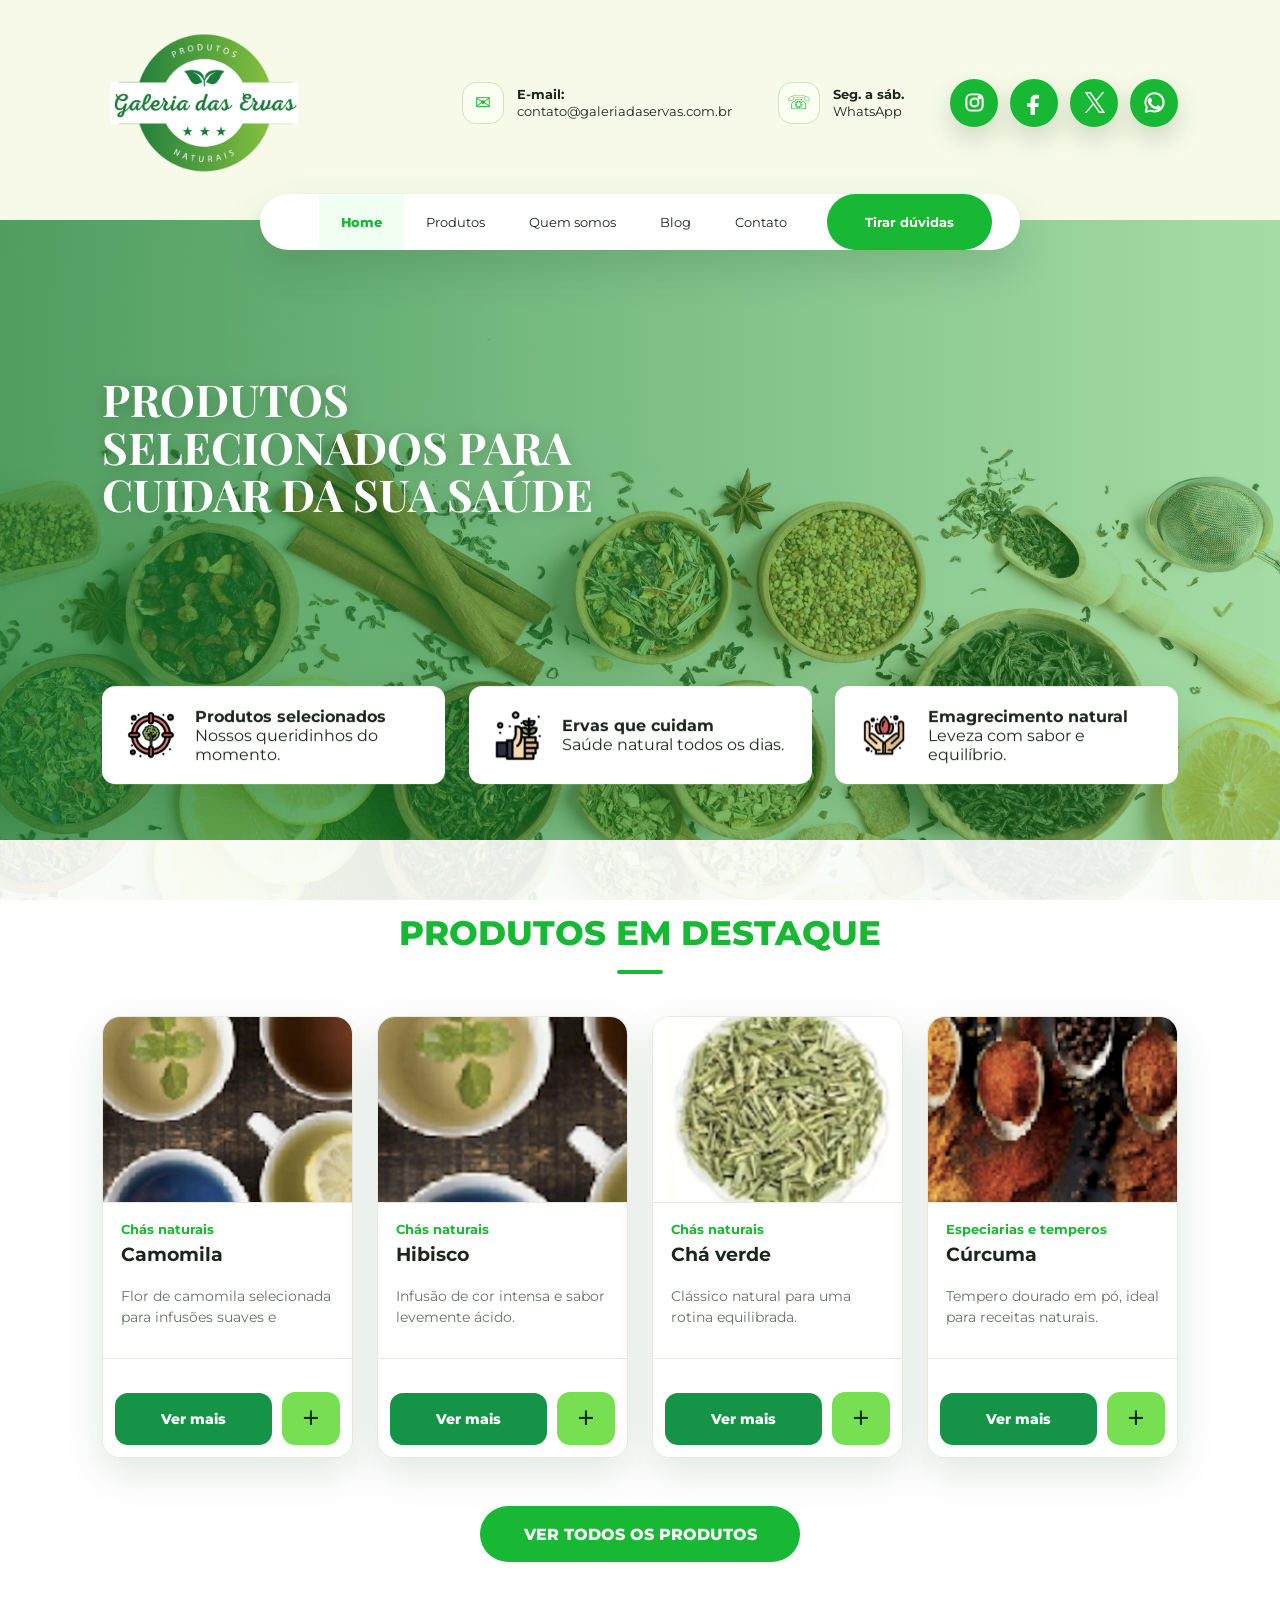
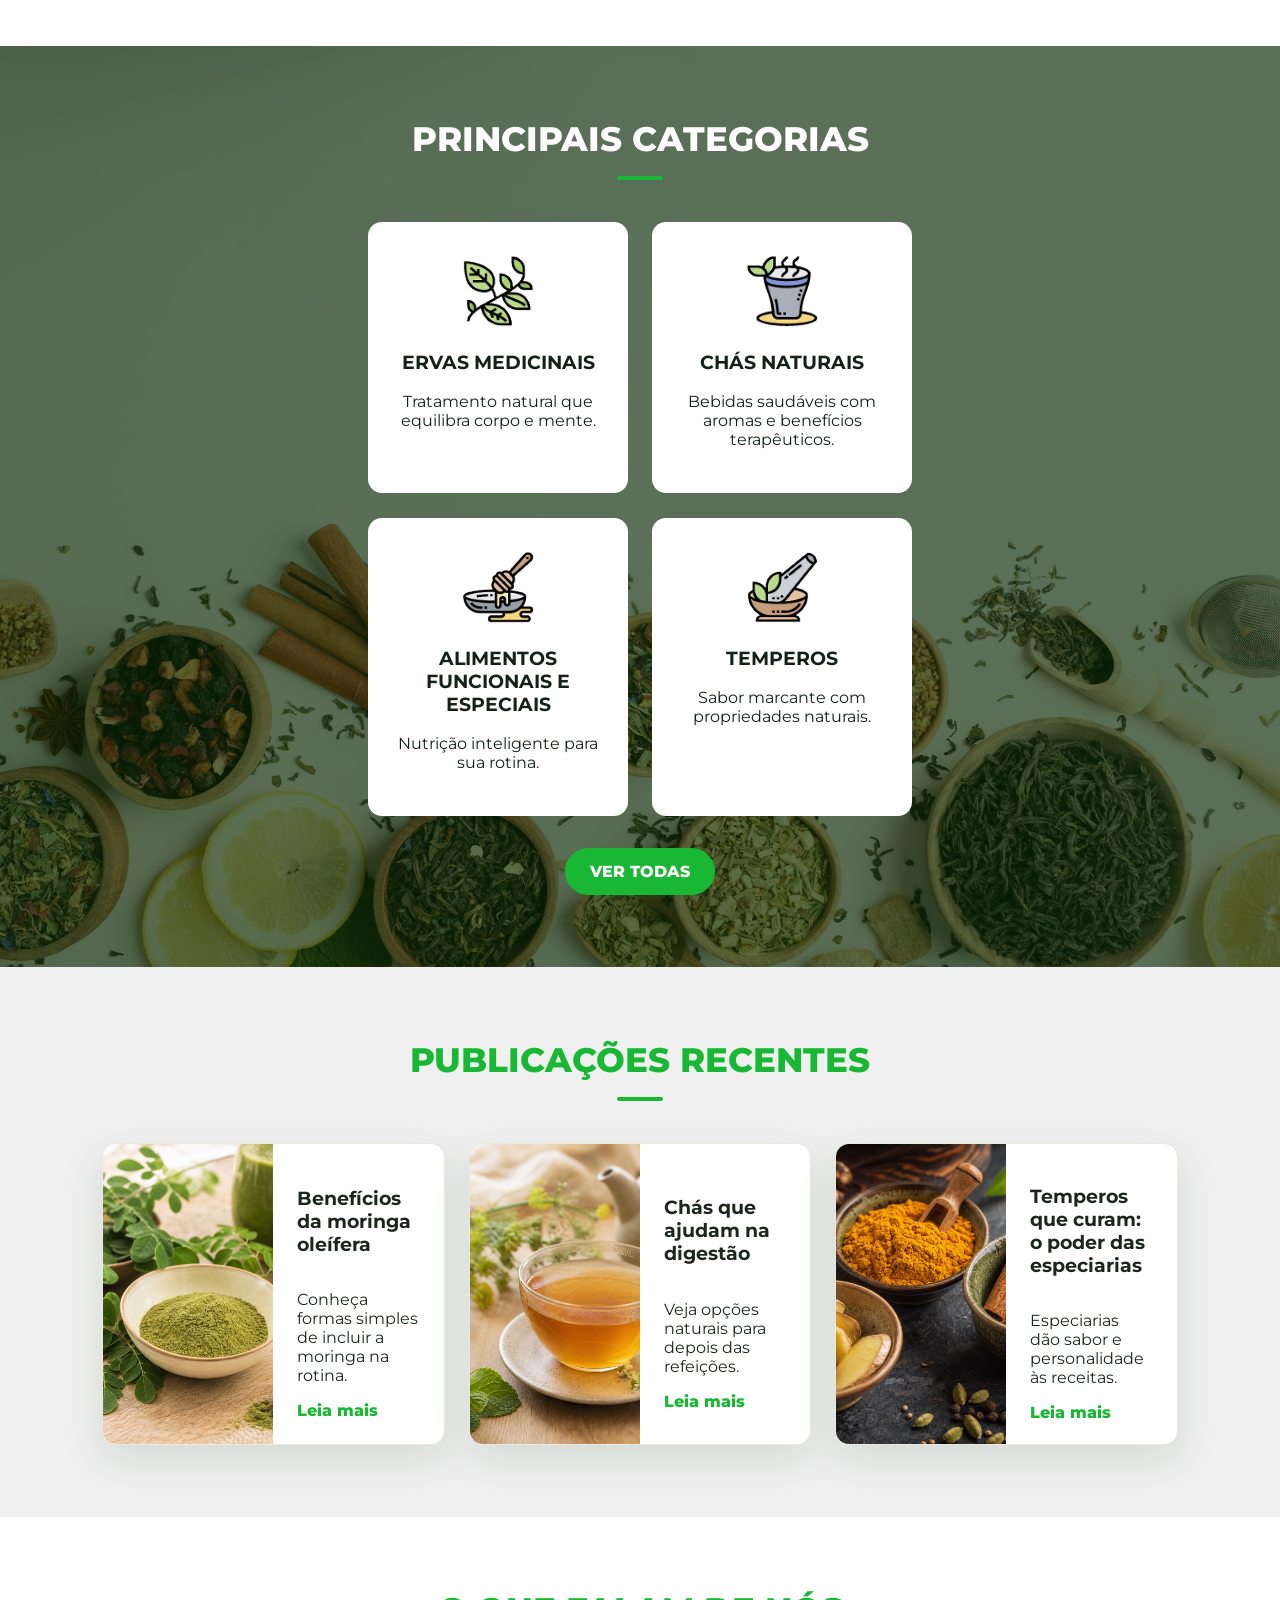
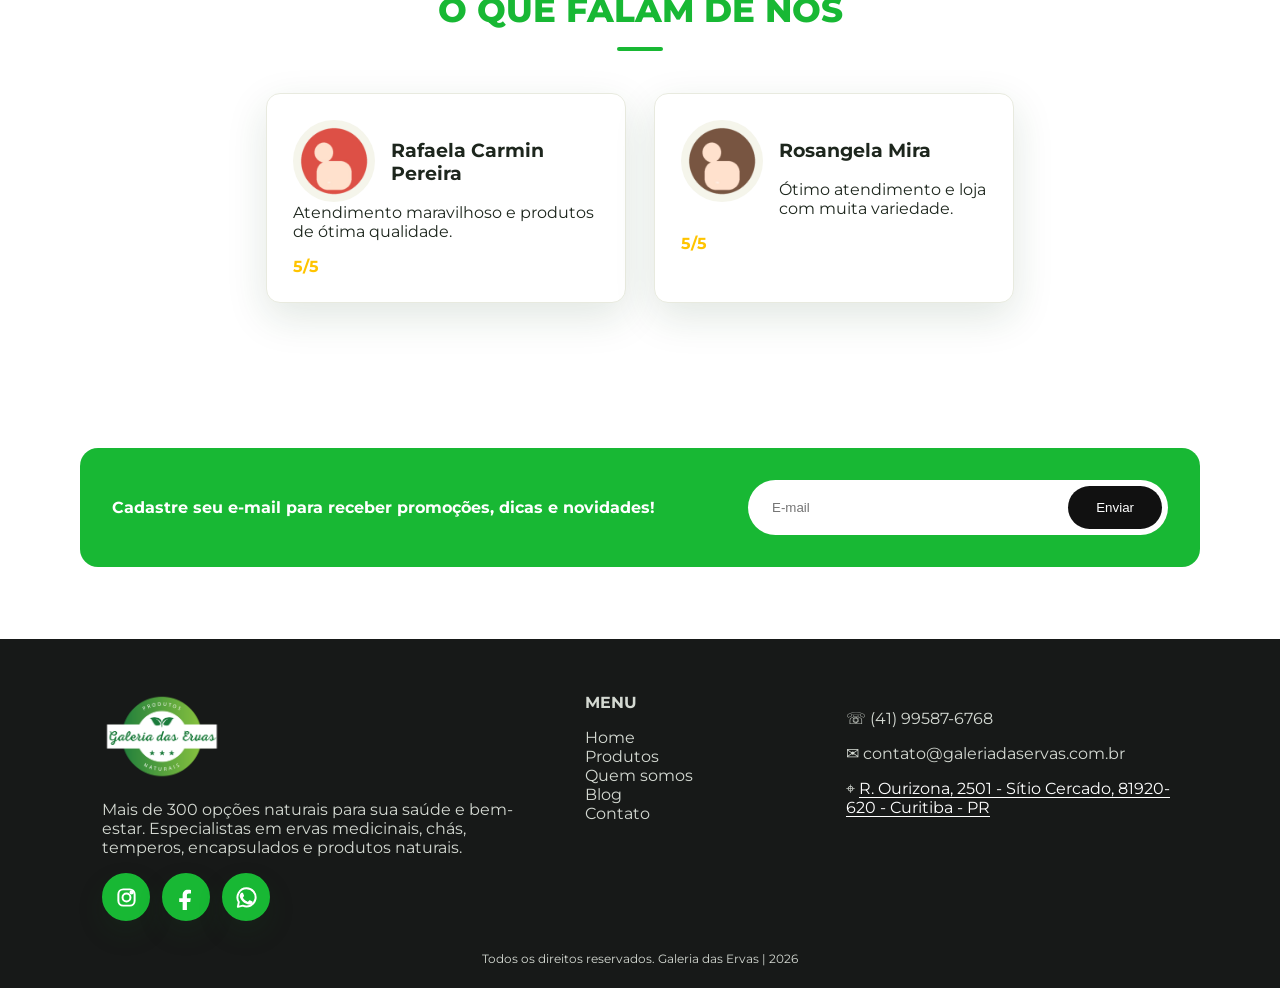
==== commit 4d14aa75: "feat: refina ações dos cards de produtos" ====
--- a/index.html
+++ b/index.html
@@ -1,4 +1,4 @@
-<!doctype html><html lang="pt-BR"><head><meta charset="utf-8"><meta name="viewport" content="width=device-width,initial-scale=1"><title>Galeria das Ervas | Produtos naturais</title><meta name="description" content="Produtos naturais, ervas medicinais, chás e alimentos funcionais em Curitiba."><link rel="stylesheet" href="assets/css/style.css?v=20260711-5"></head><body data-page="home"><header class="site-header">
+<!doctype html><html lang="pt-BR"><head><meta charset="utf-8"><meta name="viewport" content="width=device-width,initial-scale=1"><title>Galeria das Ervas | Produtos naturais</title><meta name="description" content="Produtos naturais, ervas medicinais, chás e alimentos funcionais em Curitiba."><link rel="stylesheet" href="assets/css/style.css?v=20260718-1"></head><body data-page="home"><header class="site-header">
  <div class="top"><div class="container top-inner"><div class="mobile-head"><a href="index.html"><img class="logo js-logo" src="assets/img/site/logo.png" alt="Galeria das Ervas"></a><button class="menu-toggle" type="button" aria-label="Abrir menu" aria-expanded="false"><span></span><span></span><span></span></button></div><a class="desktop-logo" href="index.html"><img class="logo js-logo" src="assets/img/site/logo.png" alt="Galeria das Ervas"></a><div class="quick"><div class="quick-left"><div class="quick-item"><span class="quick-icon">✉</span><p><b>E-mail:</b><br><a class="js-email" href="#">contato@galeriadaservas.com.br</a></p></div><div class="quick-item"><span class="quick-icon">☏</span><p><b>Seg. a sáb.</b><br><a class="js-whats" target="_blank">WhatsApp</a></p></div></div><div class="social"><a class="js-instagram setting-instagram" target="_blank" title="Instagram">IG</a><a class="js-facebook setting-facebook" target="_blank" title="Facebook">FB</a><a class="js-x-twitter setting-x-twitter" target="_blank" title="X">X</a><a class="js-whats setting-whatsapp" target="_blank" title="WhatsApp">WA</a></div></div></div></div>
  <div class="nav-wrap"><nav class="nav"><a href="index.html">Home</a><a href="produtos.html">Produtos</a><a href="sobre.html">Quem somos</a><a href="blog.html">Blog</a><a href="contato.html">Contato</a><a class="cta js-whats" target="_blank">Tirar dúvidas</a></nav></div>
 </header>
@@ -12,4 +12,4 @@
 <section class="section darkband"><div class="container"><div class="title"><h2 style="color:#fff">Principais categorias</h2></div><div id="categories" class="categories"></div><div class="categories-cta"><a class="btn" href="produtos.html">VER TODAS</a></div></div></section>
 <section class="section" style="background:#f0f0f0"><div class="container"><div class="title"><h2>Publicações recentes</h2></div><div id="posts" class="grid3"></div></div></section>
 <section class="section pattern"><div class="container"><div class="title"><h2>O que falam de nós</h2></div><div id="testimonials" class="grid3"></div></div></section><section class="section"><div class="container newsletter"><b>Cadastre seu e-mail para receber promoções, dicas e novidades!</b><form><input type="email" placeholder="E-mail"><button type="button">Enviar</button></form></div></section>
-<footer class="footer"><div class="container footer-grid"><div><img class="js-logo" src="assets/img/site/logo.png" alt="Galeria das Ervas"><p>Mais de 300 opções naturais para sua saúde e bem-estar. Especialistas em ervas medicinais, chás, temperos, encapsulados e produtos naturais.</p><div class="footer-social"><a class="js-instagram setting-instagram" target="_blank" title="Instagram">IG</a><a class="js-facebook setting-facebook" target="_blank" title="Facebook">FB</a><a class="js-whats setting-whatsapp" target="_blank" title="WhatsApp">WA</a></div></div><div><b>MENU</b><p><a href="index.html">Home</a><br><a href="produtos.html">Produtos</a><br><a href="sobre.html">Quem somos</a><br><a href="blog.html">Blog</a><br><a href="contato.html">Contato</a></p></div><div class="footer-contact"><p>☏ <a class="js-whats" target="_blank">(41) 99587-6768</a></p><p>✉ <a class="js-email"></a></p><p>⌖ <a class="js-maps map-link" target="_blank"><span class="js-endereco"></span></a></p></div></div><div class="container" style="text-align:center;margin-top:30px;font-size:12px">Todos os direitos reservados. Galeria das Ervas | 2026</div></footer><script src="assets/js/config.js?v=20260711-5"></script><script src="assets/js/fallback-data.js?v=20260711-5"></script><script src="assets/js/site.js?v=20260711-5"></script></body></html>
+<footer class="footer"><div class="container footer-grid"><div><img class="js-logo" src="assets/img/site/logo.png" alt="Galeria das Ervas"><p>Mais de 300 opções naturais para sua saúde e bem-estar. Especialistas em ervas medicinais, chás, temperos, encapsulados e produtos naturais.</p><div class="footer-social"><a class="js-instagram setting-instagram" target="_blank" title="Instagram">IG</a><a class="js-facebook setting-facebook" target="_blank" title="Facebook">FB</a><a class="js-whats setting-whatsapp" target="_blank" title="WhatsApp">WA</a></div></div><div><b>MENU</b><p><a href="index.html">Home</a><br><a href="produtos.html">Produtos</a><br><a href="sobre.html">Quem somos</a><br><a href="blog.html">Blog</a><br><a href="contato.html">Contato</a></p></div><div class="footer-contact"><p>☏ <a class="js-whats" target="_blank">(41) 99587-6768</a></p><p>✉ <a class="js-email"></a></p><p>⌖ <a class="js-maps map-link" target="_blank"><span class="js-endereco"></span></a></p></div></div><div class="container" style="text-align:center;margin-top:30px;font-size:12px">Todos os direitos reservados. Galeria das Ervas | 2026</div></footer><script src="assets/js/config.js?v=20260711-5"></script><script src="assets/js/fallback-data.js?v=20260711-5"></script><script src="assets/js/site.js?v=20260718-1"></script></body></html>
--- a/assets/css/style.css
+++ b/assets/css/style.css
@@ -487,3 +487,84 @@
 .product-search{display:block;max-width:560px;margin:0 auto 22px;padding:16px 20px;border:1px solid var(--line);border-radius:999px;font:inherit;color:var(--dark);background:#fff;box-shadow:0 10px 28px rgba(20,70,30,.08)}
 .product-search:focus{outline:3px solid rgba(24,184,52,.18);border-color:var(--green)}
 .products-empty{text-align:center;grid-column:1/-1;color:var(--muted);padding:42px 20px}
+
+/* v17 - ações compactas dos produtos e entrada suave da seleção. */
+.product-actions{
+  grid-template-columns:minmax(0,1fr) 58px!important;
+  gap:10px!important;
+  margin-top:auto!important;
+  padding:12px!important;
+  background:#fff!important;
+  border-top:1px solid var(--line);
+}
+.product-actions .btn.small{
+  min-width:0;
+  min-height:52px!important;
+  padding:12px 14px!important;
+  border-radius:13px!important;
+  font-size:14px;
+  line-height:1;
+}
+.product-actions .btn.small:first-child{background:#159447!important;color:#fff!important}
+.product-actions .btn.outline{
+  border:0!important;
+  background:#78df52!important;
+  color:#102c1a!important;
+  font-size:0!important;
+}
+.product-actions .btn.outline::before{content:'+';font-size:29px;line-height:1;font-weight:500}
+.product-actions .btn.outline:hover,.product-actions .btn.outline.added{background:#65cf43!important;color:#102c1a!important}
+.product-actions .selected-flash{animation:productAddPulse .72s cubic-bezier(.22,1,.36,1) both}
+.product-actions .selected-flash::after{display:none!important}
+@keyframes productAddPulse{0%{transform:scale(1)}42%{transform:scale(1.14);box-shadow:0 0 0 7px rgba(120,223,82,.2)}100%{transform:scale(1);box-shadow:none}}
+
+.featured-cta{
+  width:100%;
+  display:flex;
+  align-items:center;
+  justify-content:center;
+  margin:clamp(32px,4vw,48px) auto 0;
+  padding:0 0 12px;
+}
+.featured-cta .btn{
+  width:min(100%,320px);
+  min-height:56px;
+  display:flex;
+  align-items:center;
+  justify-content:center;
+  padding:15px 26px;
+  text-align:center;
+  text-transform:uppercase;
+}
+
+.interest-box{
+  display:block!important;
+  opacity:0;
+  visibility:hidden;
+  pointer-events:none;
+  transform:translateY(20px) scale(.78);
+  transform-origin:right bottom;
+  transition:opacity .58s ease,transform .82s cubic-bezier(.16,1,.3,1),visibility 0s linear .82s;
+  will-change:transform,opacity;
+}
+.interest-box.open{
+  opacity:1;
+  visibility:visible;
+  pointer-events:auto;
+  transform:translateY(0) scale(1);
+  transition-delay:0s;
+}
+
+@media(max-width:850px){
+  .product-actions{grid-template-columns:minmax(0,1fr) 50px!important;gap:8px!important;padding:10px!important}
+  .product-actions .btn.small{min-height:48px!important;padding:10px 8px!important;border-radius:12px!important;font-size:12px}
+  .product-actions .btn.outline{font-size:0!important}
+  .product-actions .btn.outline::before{font-size:26px}
+  .featured-cta{margin-top:30px;padding:0 12px 16px}
+  .featured-cta .btn{width:min(100%,300px);min-height:54px;padding:14px 20px}
+  .interest-box{transform-origin:center bottom}
+}
+@media(prefers-reduced-motion:reduce){
+  .interest-box,.interest-box.open{transition-duration:.01ms!important}
+  .product-actions .selected-flash{animation:none!important}
+}
